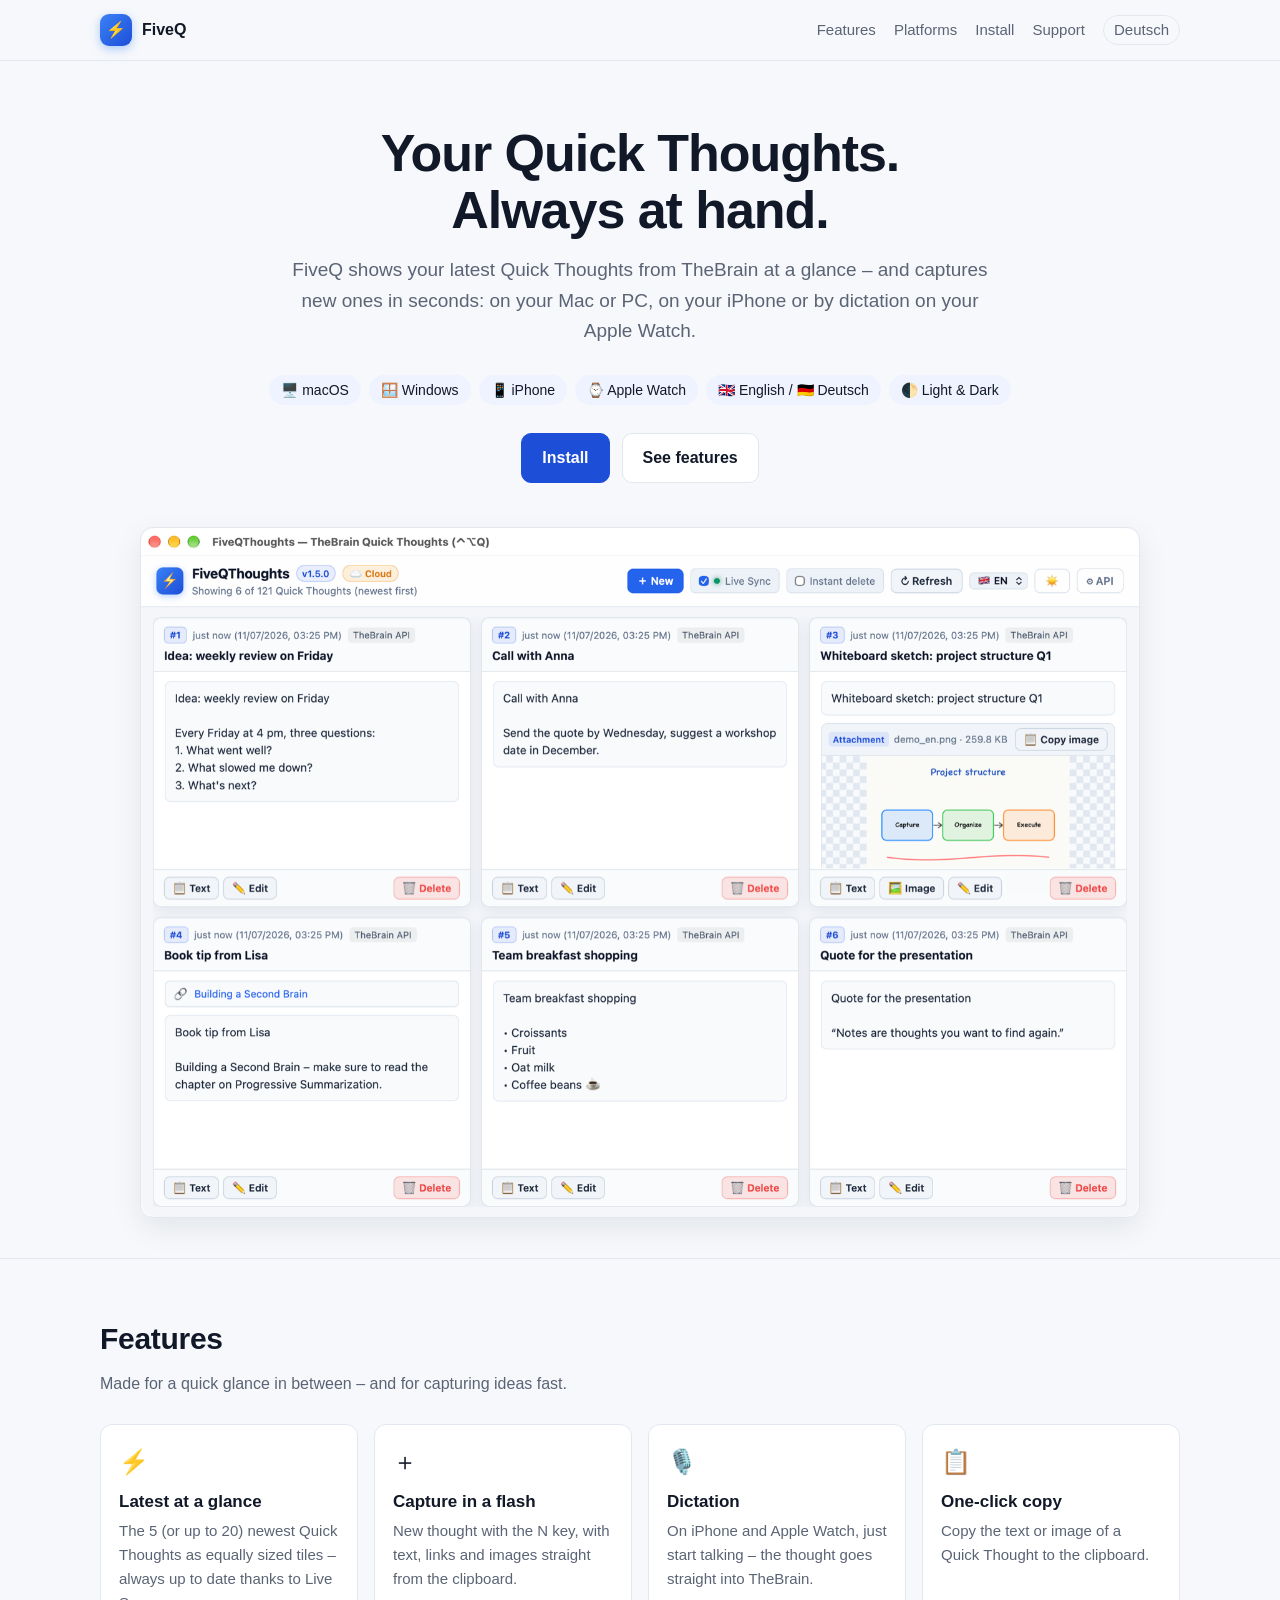
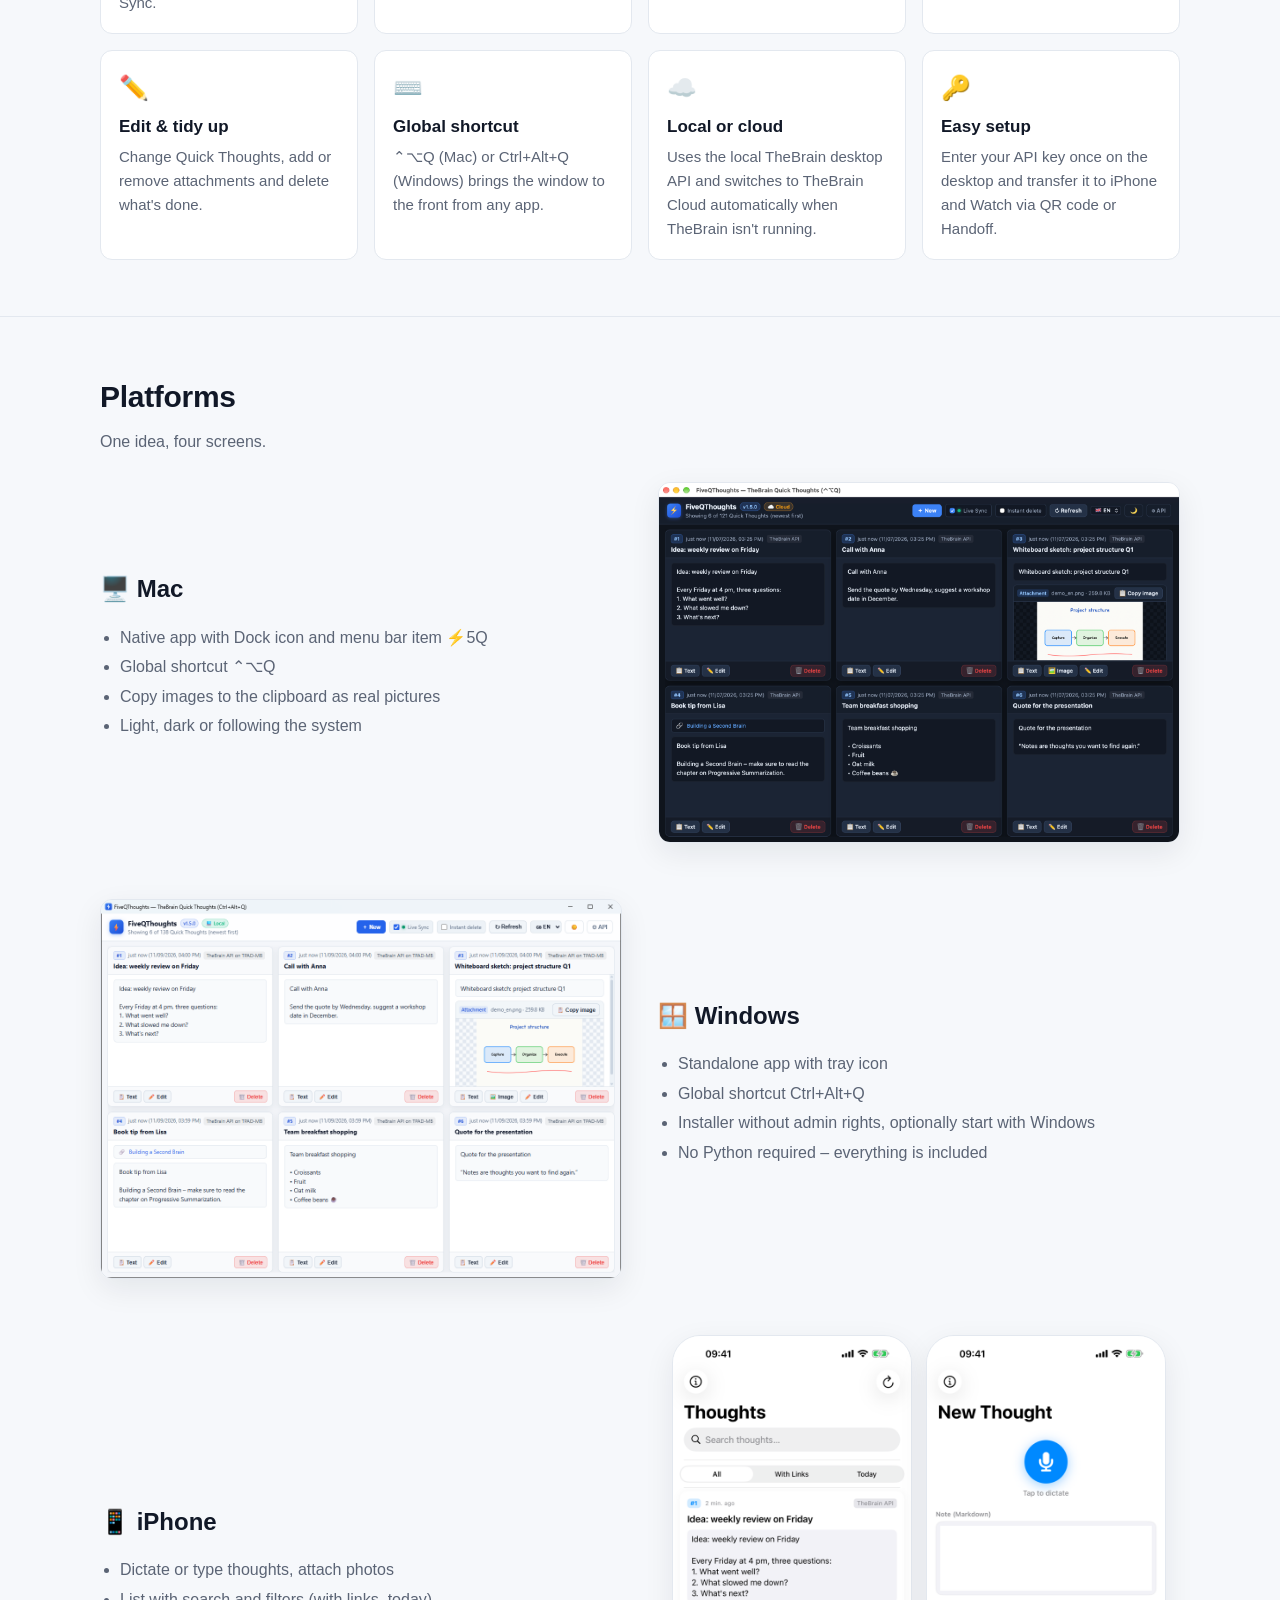
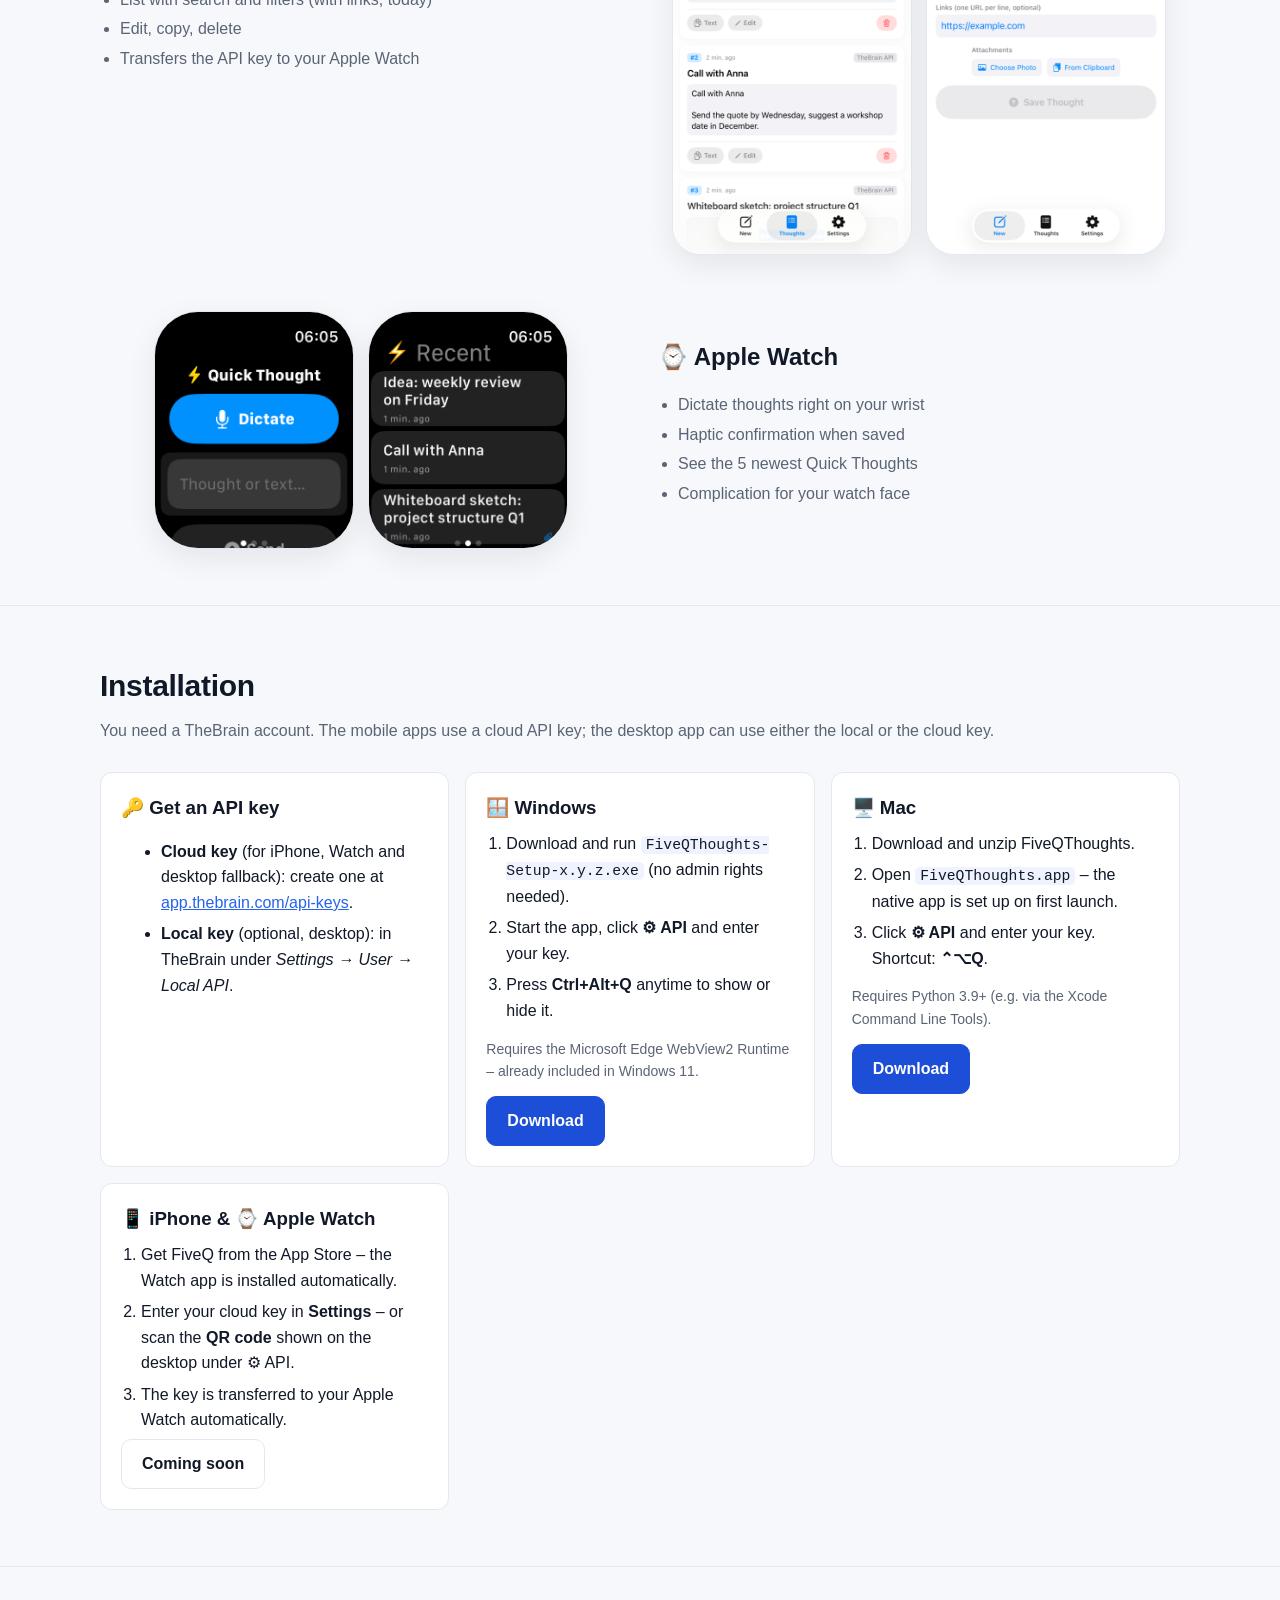
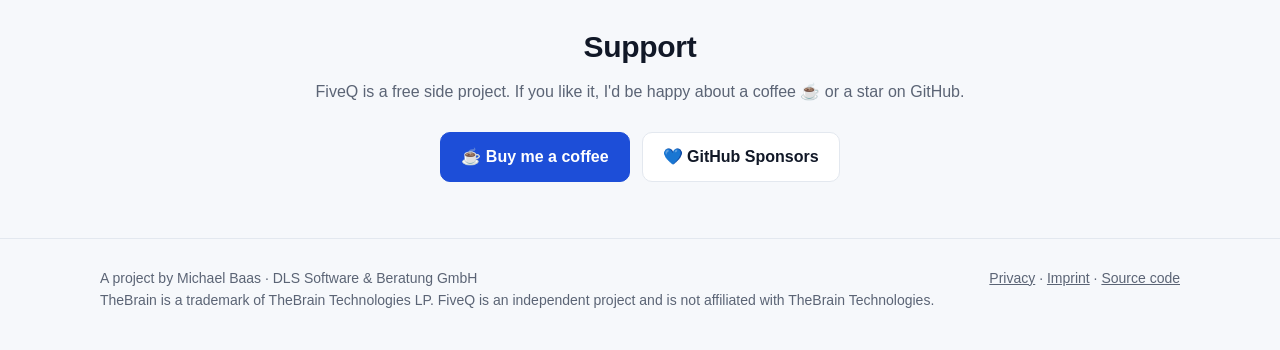
==== docs/en/index.html @ 87d9876f "+windows screenshots" ====
<!doctype html>
<html lang="en">
<head>
<meta charset="utf-8">
<meta name="viewport" content="width=device-width, initial-scale=1">
<title>FiveQ – Quick Thoughts for TheBrain on Mac, Windows, iPhone &amp; Apple Watch</title>
<meta name="description" content="FiveQ shows your latest TheBrain Quick Thoughts at a glance – and captures new ones in seconds: on the desktop, on your iPhone or by dictation on your Apple Watch.">
<meta property="og:title" content="FiveQ – Quick Thoughts for TheBrain on Mac, Windows, iPhone &amp; Apple Watch">
<meta property="og:description" content="FiveQ shows your latest TheBrain Quick Thoughts at a glance – and captures new ones in seconds: on the desktop, on your iPhone or by dictation on your Apple Watch.">
<meta property="og:image" content="../img/mac-en-light.png">
<link rel="alternate" hreflang="de" href="../de/">
<link rel="icon" href="data:image/svg+xml,<svg xmlns='http://www.w3.org/2000/svg' viewBox='0 0 100 100'><text y='.9em' font-size='90'>⚡</text></svg>">
<link rel="stylesheet" href="../assets/style.css">
</head>
<body>
<header class="site-header"><div class="wrap">
  <a class="logo" href="./"><span class="bolt">⚡</span> FiveQ</a>
  <nav class="site-nav"><a class="nav-section" href="#features">Features</a><a class="nav-section" href="#platforms">Platforms</a><a class="nav-section" href="#install">Install</a><a class="nav-section" href="#support">Support</a><a class="lang-switch" href="../de/" hreflang="de">Deutsch</a></nav>
</div></header>
<main>

<div class="hero"><div class="wrap">
  <h1>Your Quick Thoughts.<br>Always at hand.</h1>
  <p class="lead">FiveQ shows your latest Quick Thoughts from TheBrain at a glance – and captures new ones in seconds: on your Mac or PC, on your iPhone or by dictation on your Apple Watch.</p>
  <div class="badges"><span class="badge">🖥️ macOS</span><span class="badge">🪟 Windows</span><span class="badge">📱 iPhone</span><span class="badge">⌚ Apple Watch</span><span class="badge">🇬🇧 English / 🇩🇪 Deutsch</span><span class="badge">🌓 Light &amp; Dark</span></div>
  <div class="cta"><a class="btn primary" href="#install">Install</a><a class="btn" href="#features">See features</a></div>
  <div class="hero-shot"><picture><source srcset="../img/mac-en-dark.png" media="(prefers-color-scheme: dark)"><img class="shot" src="../img/mac-en-light.png" alt="FiveQThoughts on the Mac showing six Quick Thoughts" loading="lazy"></picture></div>
</div></div>

<section id="features"><div class="wrap">
  <h2>Features</h2><p class="sub">Made for a quick glance in between – and for capturing ideas fast.</p>
  <div class="features"><div class="feature"><div class="ico">⚡</div><h3>Latest at a glance</h3><p>The 5 (or up to 20) newest Quick Thoughts as equally sized tiles – always up to date thanks to Live Sync.</p></div><div class="feature"><div class="ico">＋</div><h3>Capture in a flash</h3><p>New thought with the N key, with text, links and images straight from the clipboard.</p></div><div class="feature"><div class="ico">🎙️</div><h3>Dictation</h3><p>On iPhone and Apple Watch, just start talking – the thought goes straight into TheBrain.</p></div><div class="feature"><div class="ico">📋</div><h3>One-click copy</h3><p>Copy the text or image of a Quick Thought to the clipboard.</p></div><div class="feature"><div class="ico">✏️</div><h3>Edit &amp; tidy up</h3><p>Change Quick Thoughts, add or remove attachments and delete what&#x27;s done.</p></div><div class="feature"><div class="ico">⌨️</div><h3>Global shortcut</h3><p>⌃⌥Q (Mac) or Ctrl+Alt+Q (Windows) brings the window to the front from any app.</p></div><div class="feature"><div class="ico">☁️</div><h3>Local or cloud</h3><p>Uses the local TheBrain desktop API and switches to TheBrain Cloud automatically when TheBrain isn&#x27;t running.</p></div><div class="feature"><div class="ico">🔑</div><h3>Easy setup</h3><p>Enter your API key once on the desktop and transfer it to iPhone and Watch via QR code or Handoff.</p></div></div>
</div></section>

<section id="platforms"><div class="wrap">
  <h2>Platforms</h2><p class="sub">One idea, four screens.</p>

  <div class="platform">
    <div class="pl-text"><h3>🖥️ Mac</h3><ul><li>Native app with Dock icon and menu bar item ⚡5Q</li><li>Global shortcut ⌃⌥Q</li><li>Copy images to the clipboard as real pictures</li><li>Light, dark or following the system</li></ul></div>
    <div><img class="shot" src="../img/mac-en-dark.png" alt="FiveQThoughts on the Mac" loading="lazy"></div>
  </div>

  <div class="platform reverse">
    <div class="pl-text"><h3>🪟 Windows</h3><ul><li>Standalone app with tray icon</li><li>Global shortcut Ctrl+Alt+Q</li><li>Installer without admin rights, optionally start with Windows</li><li>No Python required – everything is included</li></ul></div>
    <div><picture><source srcset="../img/win-en-dark.png" media="(prefers-color-scheme: dark)"><img class="shot" src="../img/win-en-light.png" alt="FiveQThoughts on Windows" loading="lazy"></picture></div>
  </div>

  <div class="platform">
    <div class="pl-text"><h3>📱 iPhone</h3><ul><li>Dictate or type thoughts, attach photos</li><li>List with search and filters (with links, today)</li><li>Edit, copy, delete</li><li>Transfers the API key to your Apple Watch</li></ul></div>
    <div class="phones"><picture><source srcset="../img/ios-en-list-dark.png" media="(prefers-color-scheme: dark)"><img class="shot" src="../img/ios-en-list-light.png" alt="FiveQ on iPhone: list of Quick Thoughts" loading="lazy"></picture><img class="shot" src="../img/ios-en-new-light.png" alt="FiveQ on iPhone: new thought" loading="lazy"></div>
  </div>

  <div class="platform reverse">
    <div class="pl-text"><h3>⌚ Apple Watch</h3><ul><li>Dictate thoughts right on your wrist</li><li>Haptic confirmation when saved</li><li>See the 5 newest Quick Thoughts</li><li>Complication for your watch face</li></ul></div>
    <div class="phones watch"><img class="shot" src="../img/watch-en-new.png" alt="FiveQ on Apple Watch" loading="lazy"><img class="shot" src="../img/watch-en-list.png" alt="FiveQ on Apple Watch" loading="lazy"></div>
  </div>
</div></section>

<section id="install"><div class="wrap">
  <h2>Installation</h2><p class="sub">You need a TheBrain account. The mobile apps use a cloud API key; the desktop app can use either the local or the cloud key.</p>
  <div class="install">
    <div class="card"><h3>🔑 Get an API key</h3><ul><li><strong>Cloud key</strong> (for iPhone, Watch and desktop fallback): create one at <a href="https://app.thebrain.com/api-keys">app.thebrain.com/api-keys</a>.</li><li><strong>Local key</strong> (optional, desktop): in TheBrain under <em>Settings → User → Local API</em>.</li></ul></div>
    <div class="card"><h3>🪟 Windows</h3><ol><li>Download and run <code>FiveQThoughts-Setup-x.y.z.exe</code> (no admin rights needed).</li><li>Start the app, click <strong>⚙ API</strong> and enter your key.</li><li>Press <strong>Ctrl+Alt+Q</strong> anytime to show or hide it.</li></ol><p class="note">Requires the Microsoft Edge WebView2 Runtime – already included in Windows 11.</p><a class="btn primary" href="https://github.com/mbaas2/FiveQThoughts/releases/latest">Download</a></div>
    <div class="card"><h3>🖥️ Mac</h3><ol><li>Download and unzip FiveQThoughts.</li><li>Open <code>FiveQThoughts.app</code> – the native app is set up on first launch.</li><li>Click <strong>⚙ API</strong> and enter your key. Shortcut: <strong>⌃⌥Q</strong>.</li></ol><p class="note">Requires Python 3.9+ (e.g. via the Xcode Command Line Tools).</p><a class="btn primary" href="https://github.com/mbaas2/FiveQThoughts/releases/latest">Download</a></div>
    <div class="card"><h3>📱 iPhone & ⌚ Apple Watch</h3><ol><li>Get FiveQ from the App Store – the Watch app is installed automatically.</li><li>Enter your cloud key in <strong>Settings</strong> – or scan the <strong>QR code</strong> shown on the desktop under ⚙ API.</li><li>The key is transferred to your Apple Watch automatically.</li></ol><span class="btn" aria-disabled="true">Coming soon</span></div>
  </div>
</div></section>

<section id="support" class="support"><div class="wrap">
  <h2>Support</h2><p class="sub">FiveQ is a free side project. If you like it, I&#x27;d be happy about a coffee ☕ or a star on GitHub.</p>
  <div class="cta"><a class="btn primary" href="https://buymeacoffee.com/mbaas">☕ Buy me a coffee</a><a class="btn" href="https://github.com/sponsors/mbaas2">💙 GitHub Sponsors</a></div>
</div></section>

</main>
<footer><div class="wrap">
  <div>A project by Michael Baas · DLS Software &amp; Beratung GmbH<br><span class="note">TheBrain is a trademark of TheBrain Technologies LP. FiveQ is an independent project and is not affiliated with TheBrain Technologies.</span></div>
  <div><a href="privacy.html">Privacy</a> · <a href="../de/impressum.html">Imprint</a> · <a href="https://github.com/mbaas2/FiveQThoughts">Source code</a></div>
</div></footer>
</body>
</html>
---- docs/assets/style.css ----
:root {
  --bg: #f6f8fb;
  --bg-elev: #ffffff;
  --text: #111827;
  --muted: #5b6475;
  --border: #e3e8ef;
  --accent: #2563eb;
  --accent-2: #1d4ed8;
  --chip: #eef3ff;
  --shadow: 0 10px 30px rgba(17, 24, 39, 0.08);
}
@media (prefers-color-scheme: dark) {
  :root {
    --bg: #0d1219;
    --bg-elev: #161e2b;
    --text: #e6edf7;
    --muted: #94a3b8;
    --border: #253044;
    --accent: #60a5fa;
    --accent-2: #3b82f6;
    --chip: #1c2a42;
    --shadow: 0 10px 30px rgba(0, 0, 0, 0.35);
  }
}

* { box-sizing: border-box; }
html { scroll-behavior: smooth; }
body {
  margin: 0;
  background: var(--bg);
  color: var(--text);
  font: 16px/1.6 -apple-system, BlinkMacSystemFont, "Segoe UI", Roboto, "Helvetica Neue", Arial, sans-serif;
}
a { color: var(--accent); }
img { max-width: 100%; display: block; }
.wrap { max-width: 1120px; margin: 0 auto; padding: 0 20px; }

/* Header */
.site-header {
  position: sticky; top: 0; z-index: 10;
  background: color-mix(in srgb, var(--bg) 88%, transparent);
  backdrop-filter: blur(10px);
  border-bottom: 1px solid var(--border);
}
.site-header .wrap { display: flex; align-items: center; gap: 16px; height: 60px; }
.logo { display: flex; align-items: center; gap: 10px; font-weight: 700; color: var(--text); text-decoration: none; }
.bolt {
  width: 32px; height: 32px; border-radius: 9px; display: inline-flex; align-items: center; justify-content: center;
  background: linear-gradient(135deg, #3b82f6, #1d4ed8); box-shadow: 0 3px 10px rgba(59, 130, 246, 0.4);
}
.site-nav { margin-left: auto; display: flex; gap: 18px; align-items: center; font-size: 15px; }
.site-nav a { color: var(--muted); text-decoration: none; }
.site-nav a:hover { color: var(--text); }
.lang-switch { border: 1px solid var(--border); border-radius: 999px; padding: 2px 10px; }
@media (max-width: 720px) { .site-nav .nav-section { display: none; } }

/* Hero */
.hero { padding: 64px 0 40px; text-align: center; }
.hero h1 { font-size: clamp(32px, 5vw, 52px); line-height: 1.1; margin: 0 0 16px; letter-spacing: -0.02em; }
.hero p.lead { font-size: 19px; color: var(--muted); max-width: 720px; margin: 0 auto 28px; }
.badges { display: flex; flex-wrap: wrap; justify-content: center; gap: 8px; margin-bottom: 28px; }
.badge { background: var(--chip); border-radius: 999px; padding: 4px 12px; font-size: 14px; }
.cta { display: flex; flex-wrap: wrap; gap: 12px; justify-content: center; }
.btn {
  display: inline-block; padding: 11px 20px; border-radius: 10px; font-weight: 600; text-decoration: none;
  border: 1px solid var(--border); color: var(--text); background: var(--bg-elev);
}
.btn.primary { background: var(--accent-2); border-color: var(--accent-2); color: #fff; }
.hero-shot { margin: 44px auto 0; max-width: 1000px; }
.shot { border-radius: 12px; box-shadow: var(--shadow); border: 1px solid var(--border); }

/* Sections */
section { padding: 56px 0; border-top: 1px solid var(--border); }
section h2 { font-size: 30px; margin: 0 0 8px; letter-spacing: -0.01em; }
section .sub { color: var(--muted); margin: 0 0 28px; }

.features { display: grid; grid-template-columns: repeat(auto-fit, minmax(240px, 1fr)); gap: 16px; }
.feature { background: var(--bg-elev); border: 1px solid var(--border); border-radius: 12px; padding: 18px; }
.feature .ico { font-size: 24px; }
.feature h3 { margin: 6px 0 4px; font-size: 17px; }
.feature p { margin: 0; color: var(--muted); font-size: 15px; }

.platform { display: grid; grid-template-columns: 1fr 1fr; gap: 36px; align-items: center; margin-bottom: 56px; }
.platform:last-child { margin-bottom: 0; }
.platform.reverse .pl-text { order: 2; }
.platform h3 { font-size: 24px; margin: 0 0 8px; }
.platform ul { padding-left: 20px; color: var(--muted); }
.platform li { margin: 4px 0; }
.phones { display: flex; gap: 14px; justify-content: center; align-items: flex-start; }
.phones picture { display: block; }
.phones > * { width: 46%; max-width: 260px; }
.phones img { border-radius: 28px; }
.phones picture img { width: 100%; }
.phones.watch > * { max-width: 200px; }
.phones.watch img { border-radius: 44px; }
@media (max-width: 820px) {
  .platform { grid-template-columns: 1fr; }
  .platform.reverse .pl-text { order: 0; }
}
.placeholder {
  border: 2px dashed var(--border); border-radius: 12px; padding: 48px 20px; text-align: center; color: var(--muted);
  background: var(--bg-elev);
}

/* Install */
.install { display: grid; grid-template-columns: repeat(auto-fit, minmax(260px, 1fr)); gap: 16px; }
.install .card { background: var(--bg-elev); border: 1px solid var(--border); border-radius: 12px; padding: 20px; }
.install h3 { margin: 0 0 8px; }
.install ol { padding-left: 20px; margin: 8px 0 0; }
.install li { margin: 6px 0; }
code { background: var(--chip); border-radius: 5px; padding: 1px 5px; font-size: 0.92em; }
.note { color: var(--muted); font-size: 14px; }

/* Support */
.support { text-align: center; }
.support .cta { margin-top: 16px; }

footer { border-top: 1px solid var(--border); padding: 28px 0 40px; color: var(--muted); font-size: 14px; }
footer .wrap { display: flex; flex-wrap: wrap; gap: 12px 24px; justify-content: space-between; }
footer a { color: var(--muted); }

/* Legal pages */
.legal { padding: 48px 0; max-width: 780px; }
.legal h1 { margin-top: 0; }
.todo { background: #fff4cc; color: #6b4e00; padding: 2px 6px; border-radius: 4px; }
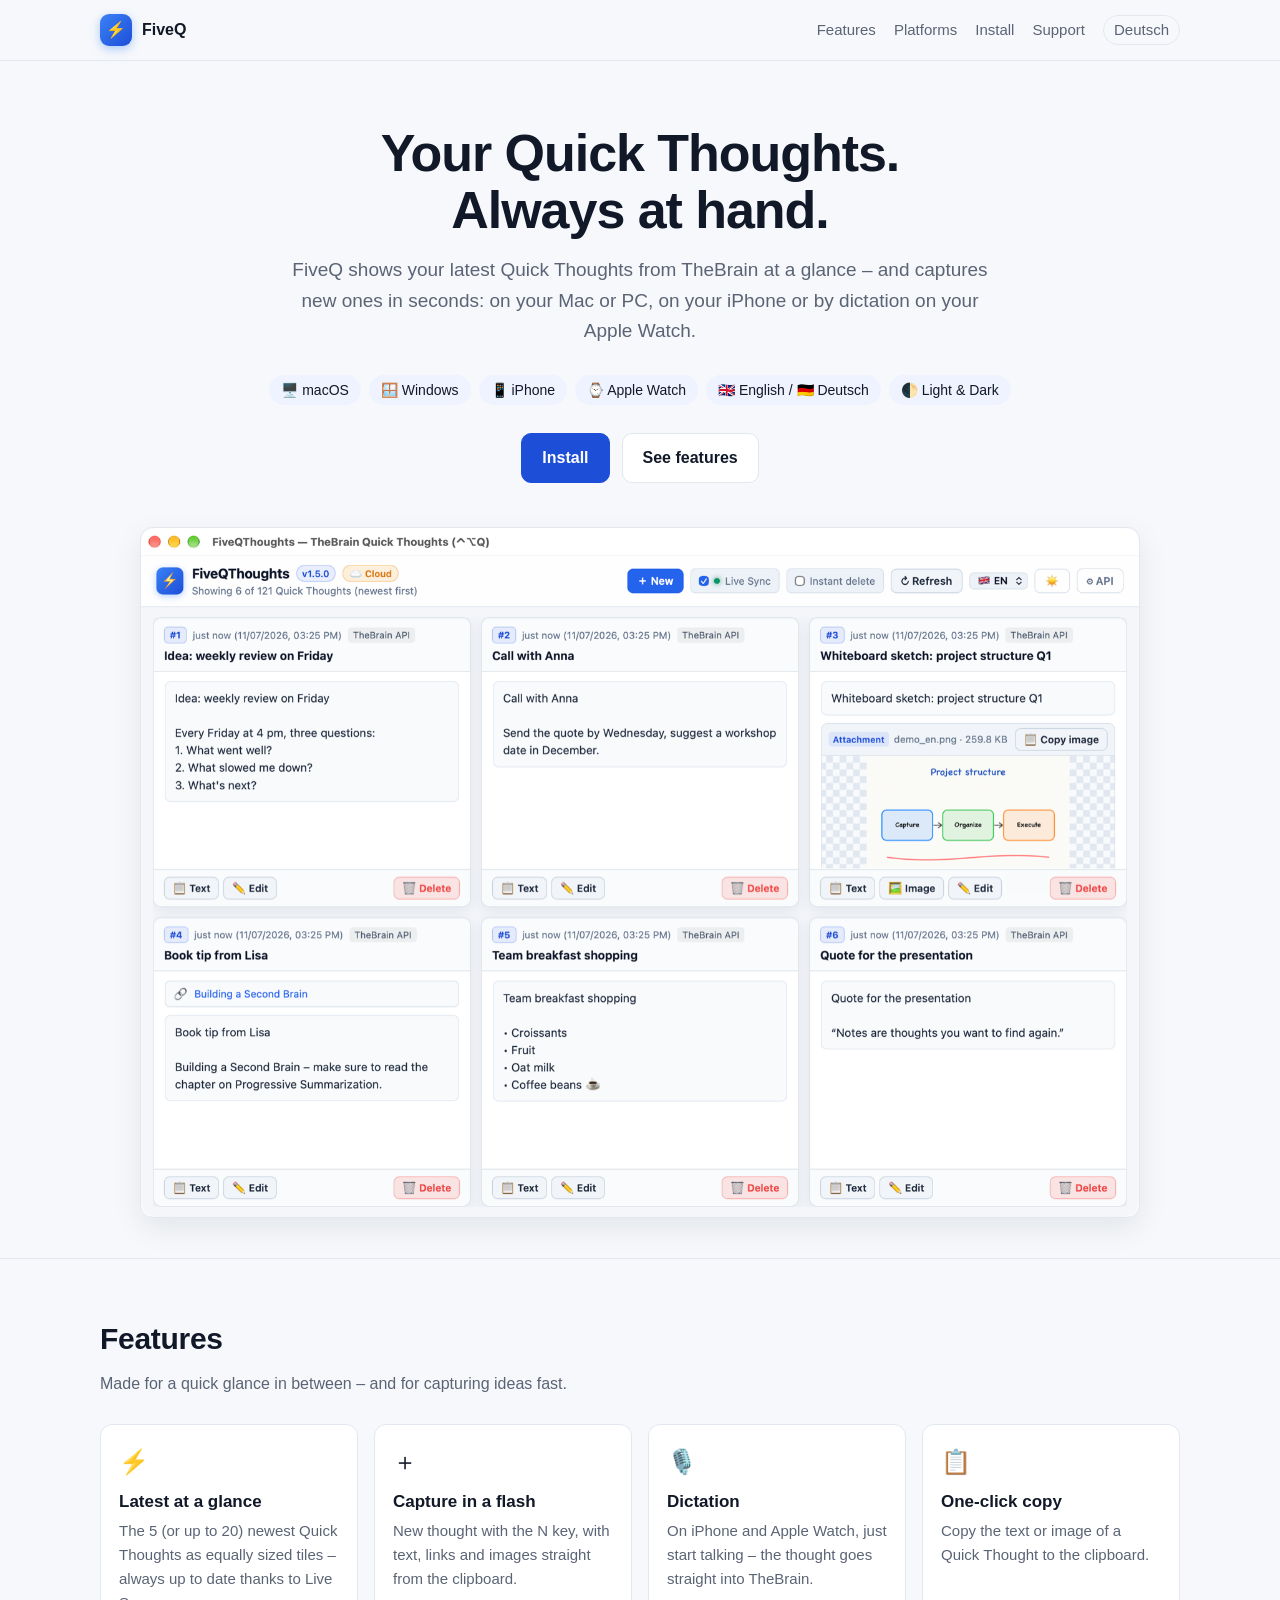
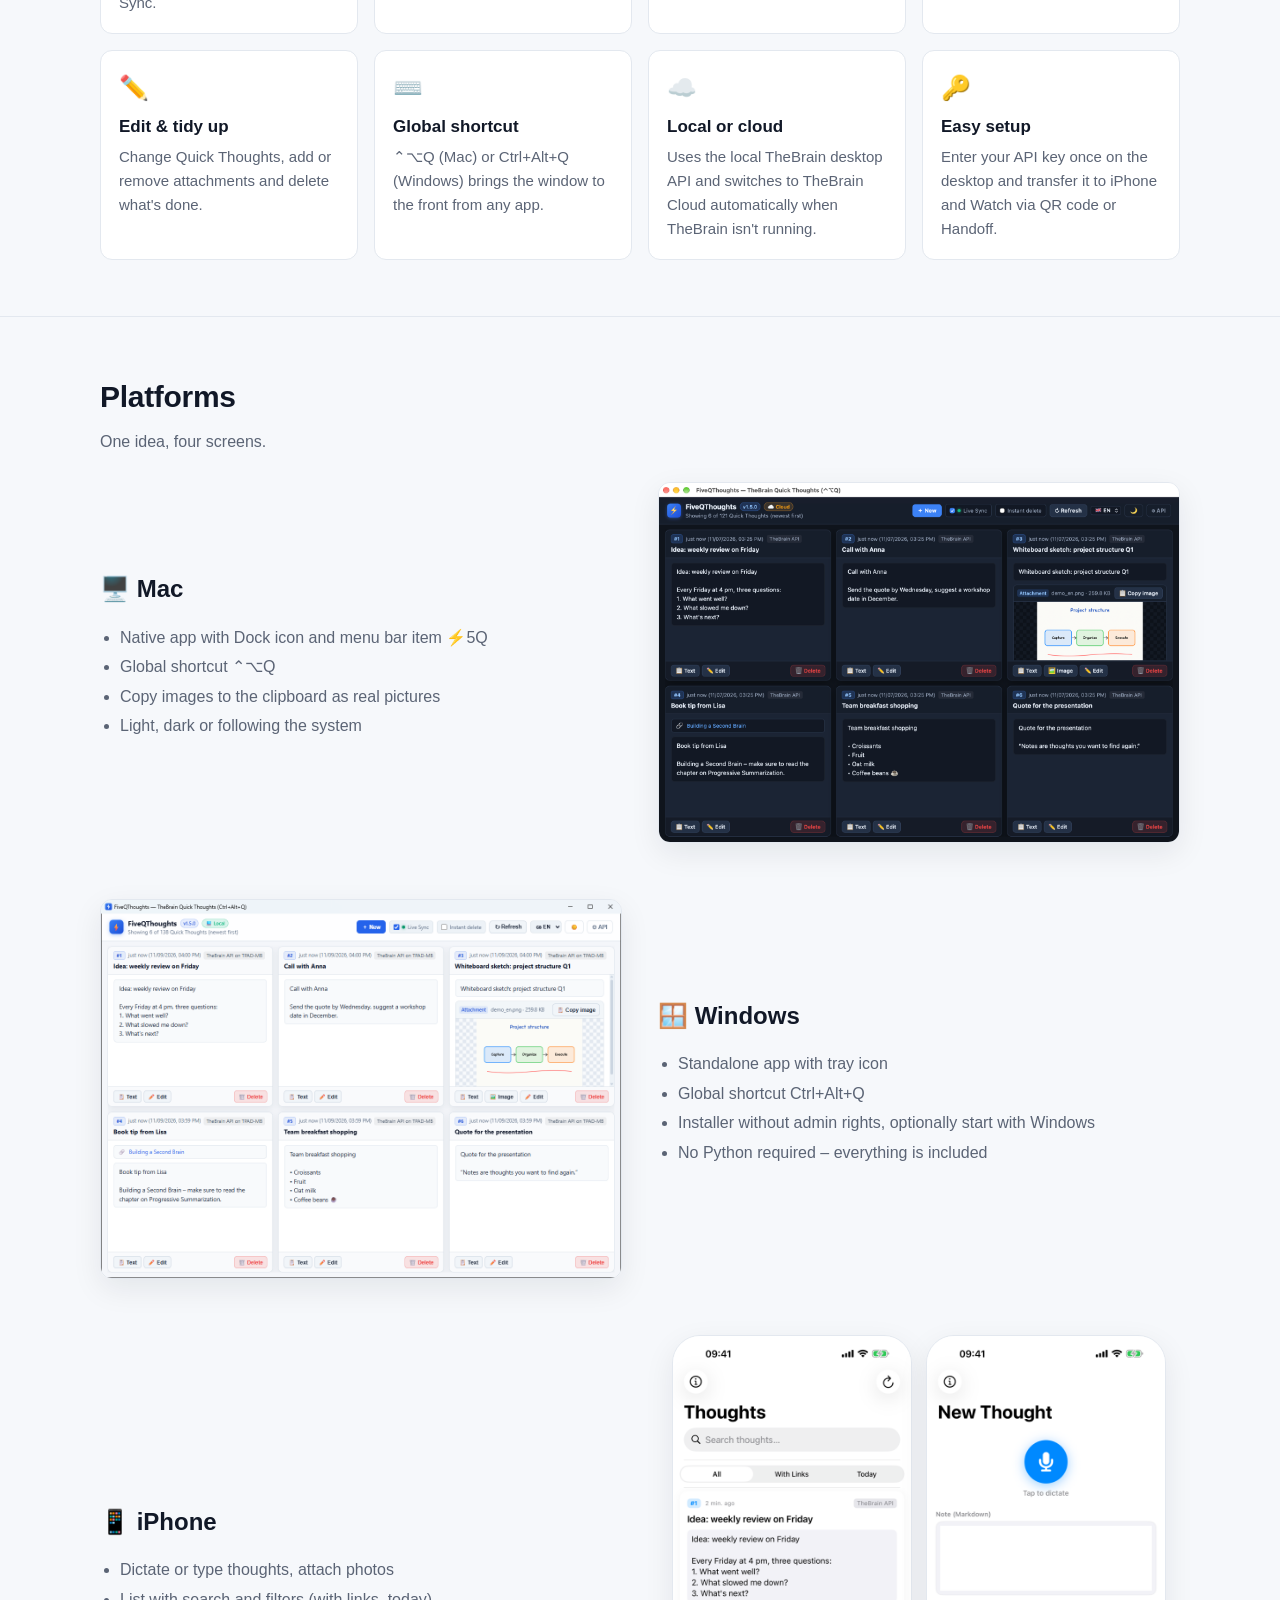
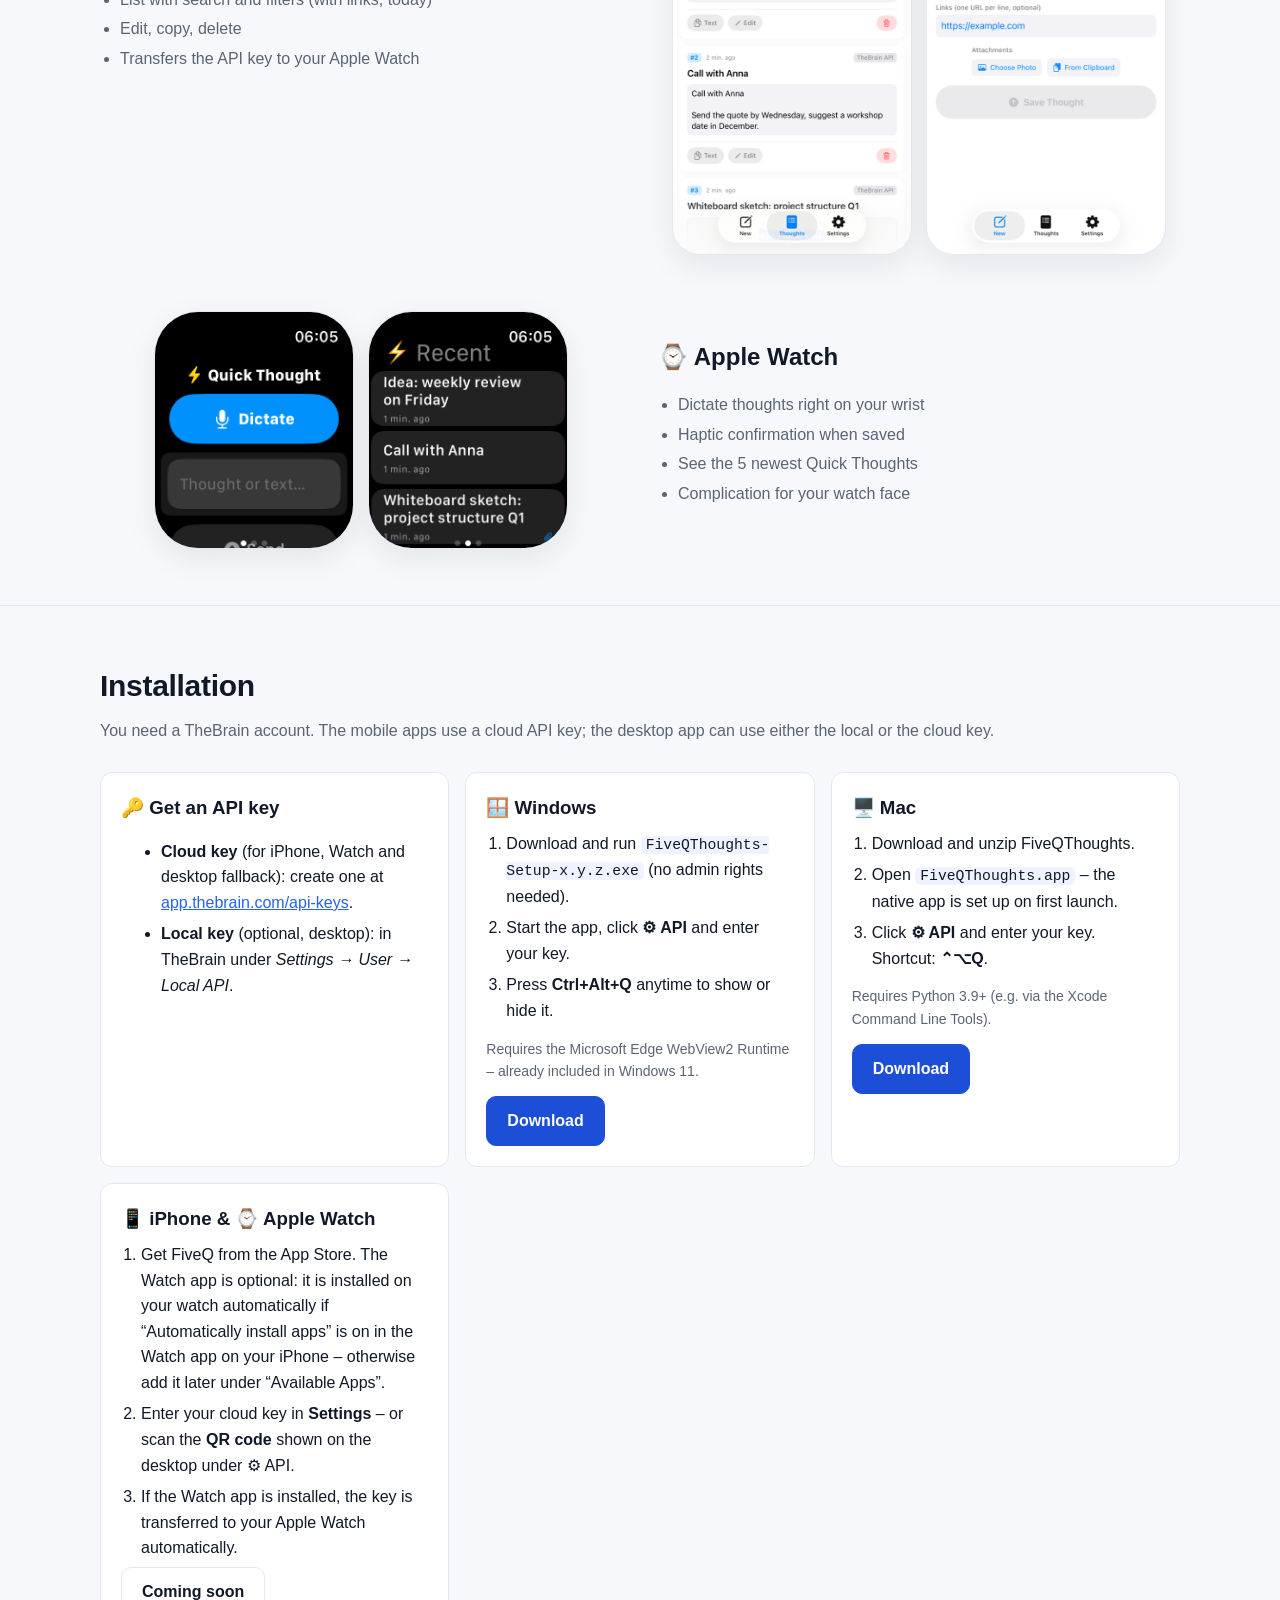
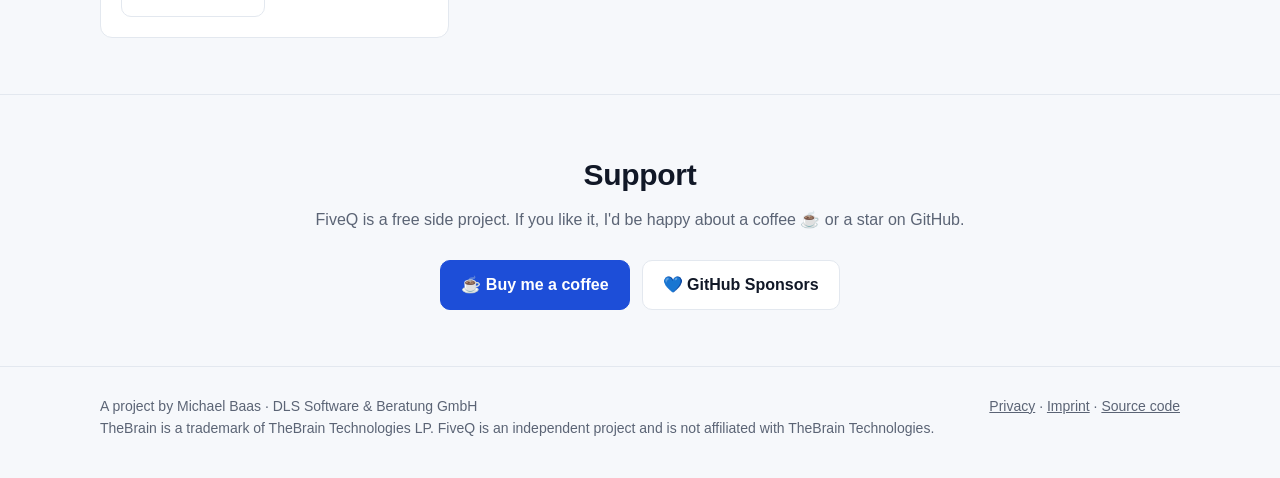
==== commit 5bb63ef7: "Describe the Watch app as optional Installed automatically only if 'Automatically install apps' is o" ====
--- a/docs/en/index.html
+++ b/docs/en/index.html
@@ -62,7 +62,7 @@
     <div class="card"><h3>🔑 Get an API key</h3><ul><li><strong>Cloud key</strong> (for iPhone, Watch and desktop fallback): create one at <a href="https://app.thebrain.com/api-keys">app.thebrain.com/api-keys</a>.</li><li><strong>Local key</strong> (optional, desktop): in TheBrain under <em>Settings → User → Local API</em>.</li></ul></div>
     <div class="card"><h3>🪟 Windows</h3><ol><li>Download and run <code>FiveQThoughts-Setup-x.y.z.exe</code> (no admin rights needed).</li><li>Start the app, click <strong>⚙ API</strong> and enter your key.</li><li>Press <strong>Ctrl+Alt+Q</strong> anytime to show or hide it.</li></ol><p class="note">Requires the Microsoft Edge WebView2 Runtime – already included in Windows 11.</p><a class="btn primary" href="https://github.com/mbaas2/FiveQThoughts/releases/latest">Download</a></div>
     <div class="card"><h3>🖥️ Mac</h3><ol><li>Download and unzip FiveQThoughts.</li><li>Open <code>FiveQThoughts.app</code> – the native app is set up on first launch.</li><li>Click <strong>⚙ API</strong> and enter your key. Shortcut: <strong>⌃⌥Q</strong>.</li></ol><p class="note">Requires Python 3.9+ (e.g. via the Xcode Command Line Tools).</p><a class="btn primary" href="https://github.com/mbaas2/FiveQThoughts/releases/latest">Download</a></div>
-    <div class="card"><h3>📱 iPhone & ⌚ Apple Watch</h3><ol><li>Get FiveQ from the App Store – the Watch app is installed automatically.</li><li>Enter your cloud key in <strong>Settings</strong> – or scan the <strong>QR code</strong> shown on the desktop under ⚙ API.</li><li>The key is transferred to your Apple Watch automatically.</li></ol><span class="btn" aria-disabled="true">Coming soon</span></div>
+    <div class="card"><h3>📱 iPhone & ⌚ Apple Watch</h3><ol><li>Get FiveQ from the App Store. The Watch app is optional: it is installed on your watch automatically if “Automatically install apps” is on in the Watch app on your iPhone – otherwise add it later under “Available Apps”.</li><li>Enter your cloud key in <strong>Settings</strong> – or scan the <strong>QR code</strong> shown on the desktop under ⚙ API.</li><li>If the Watch app is installed, the key is transferred to your Apple Watch automatically.</li></ol><span class="btn" aria-disabled="true">Coming soon</span></div>
   </div>
 </div></section>
 
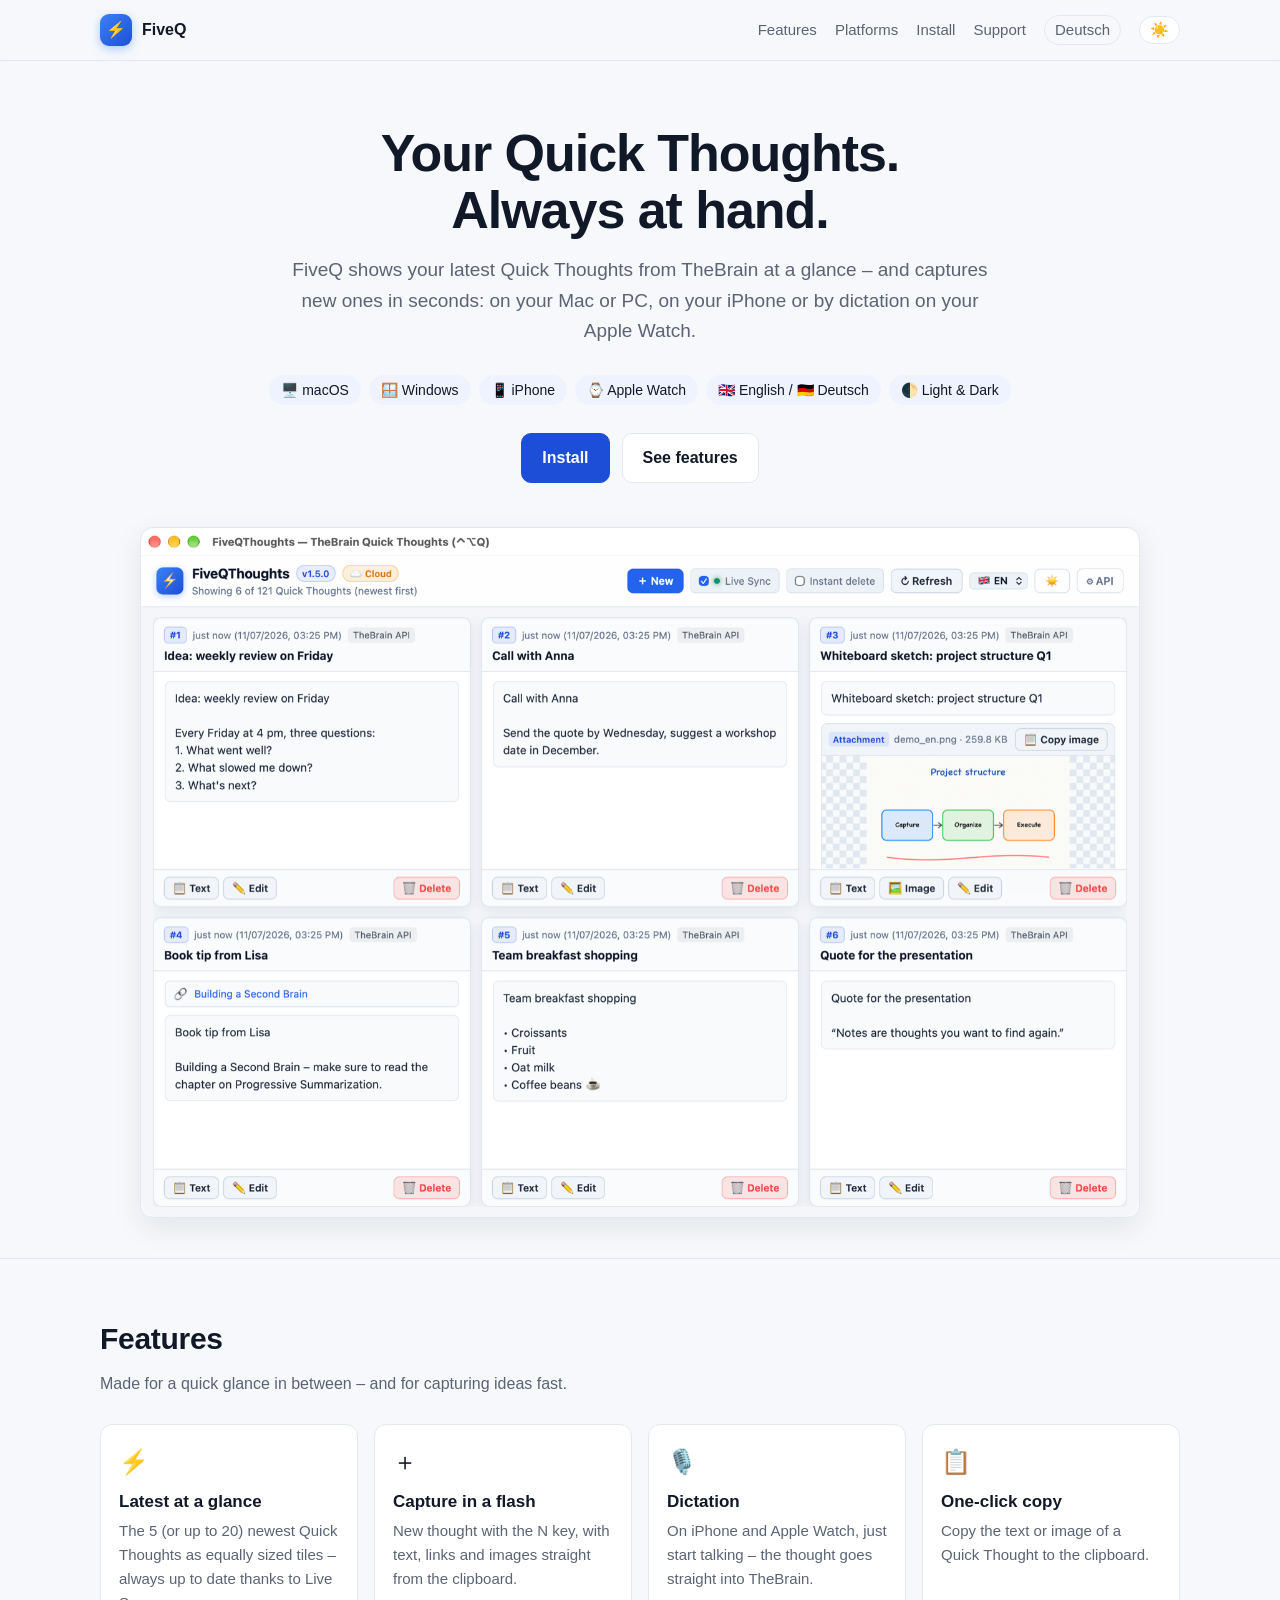
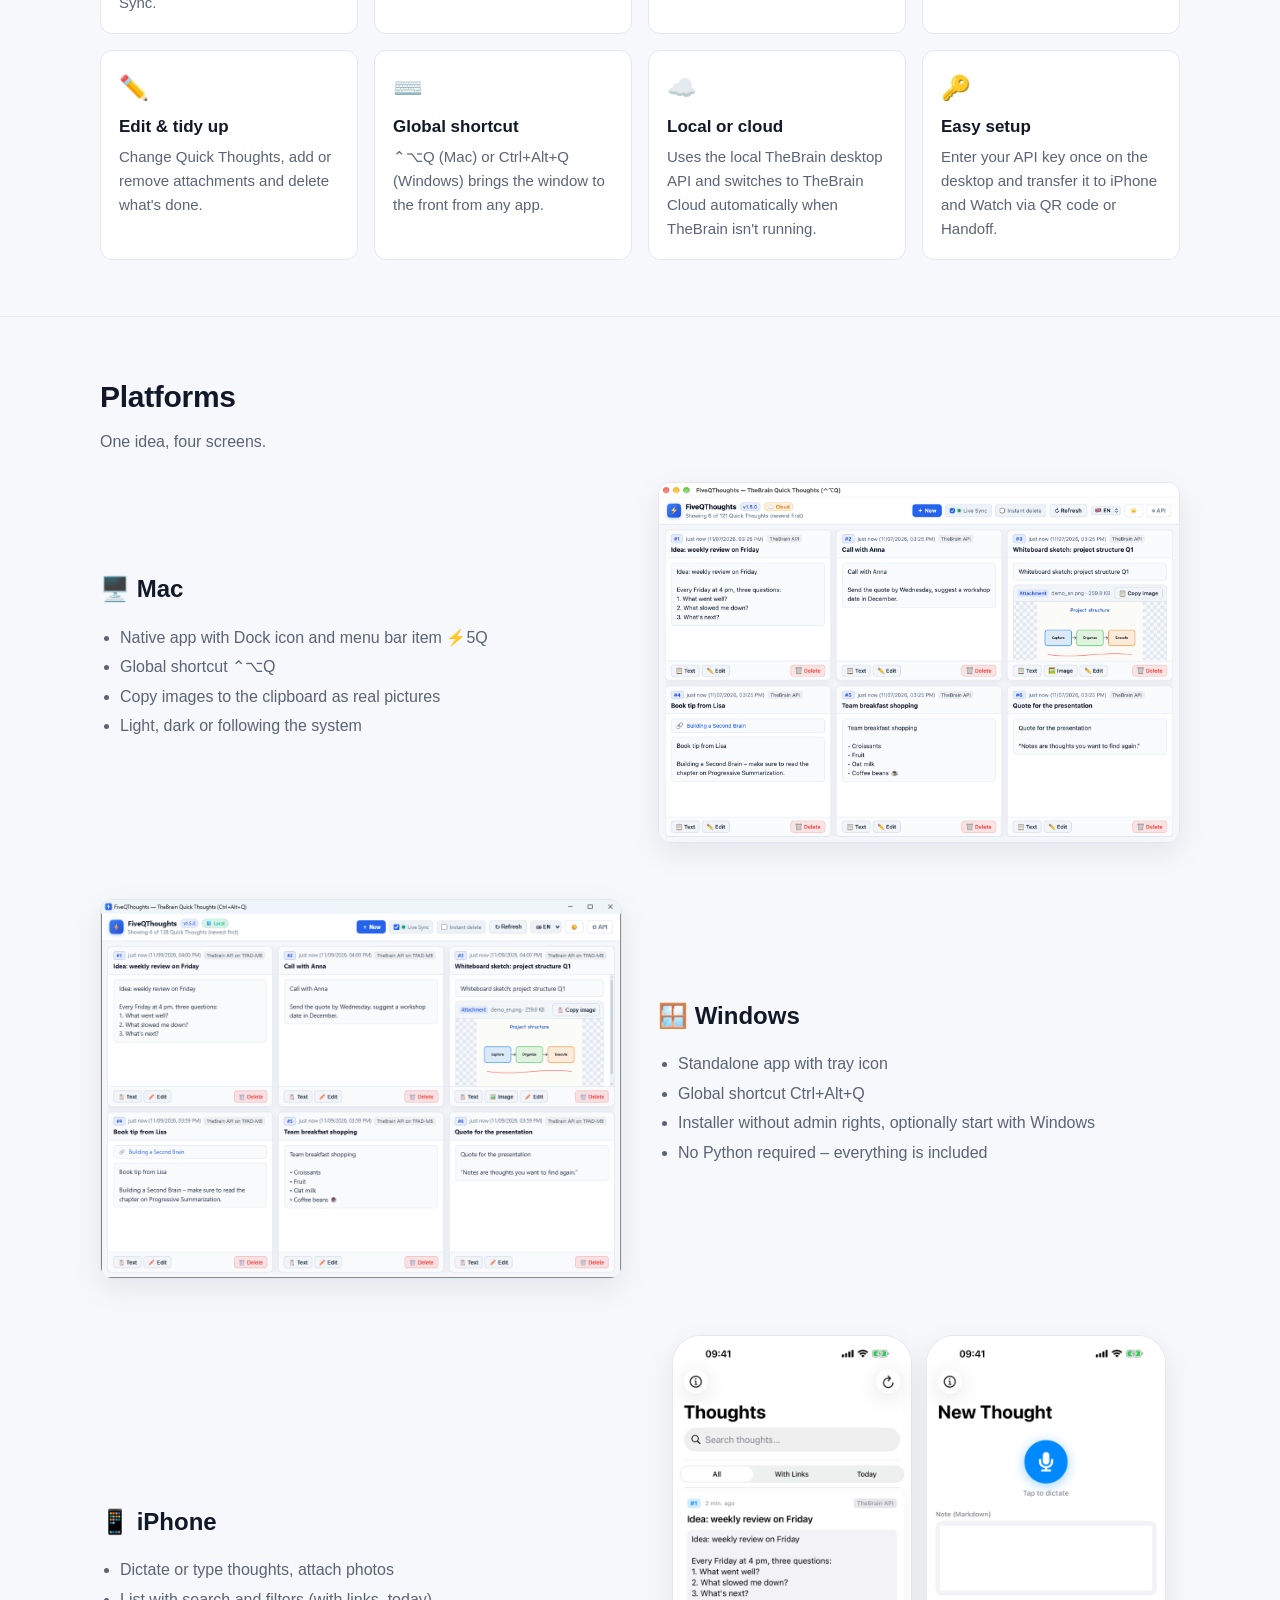
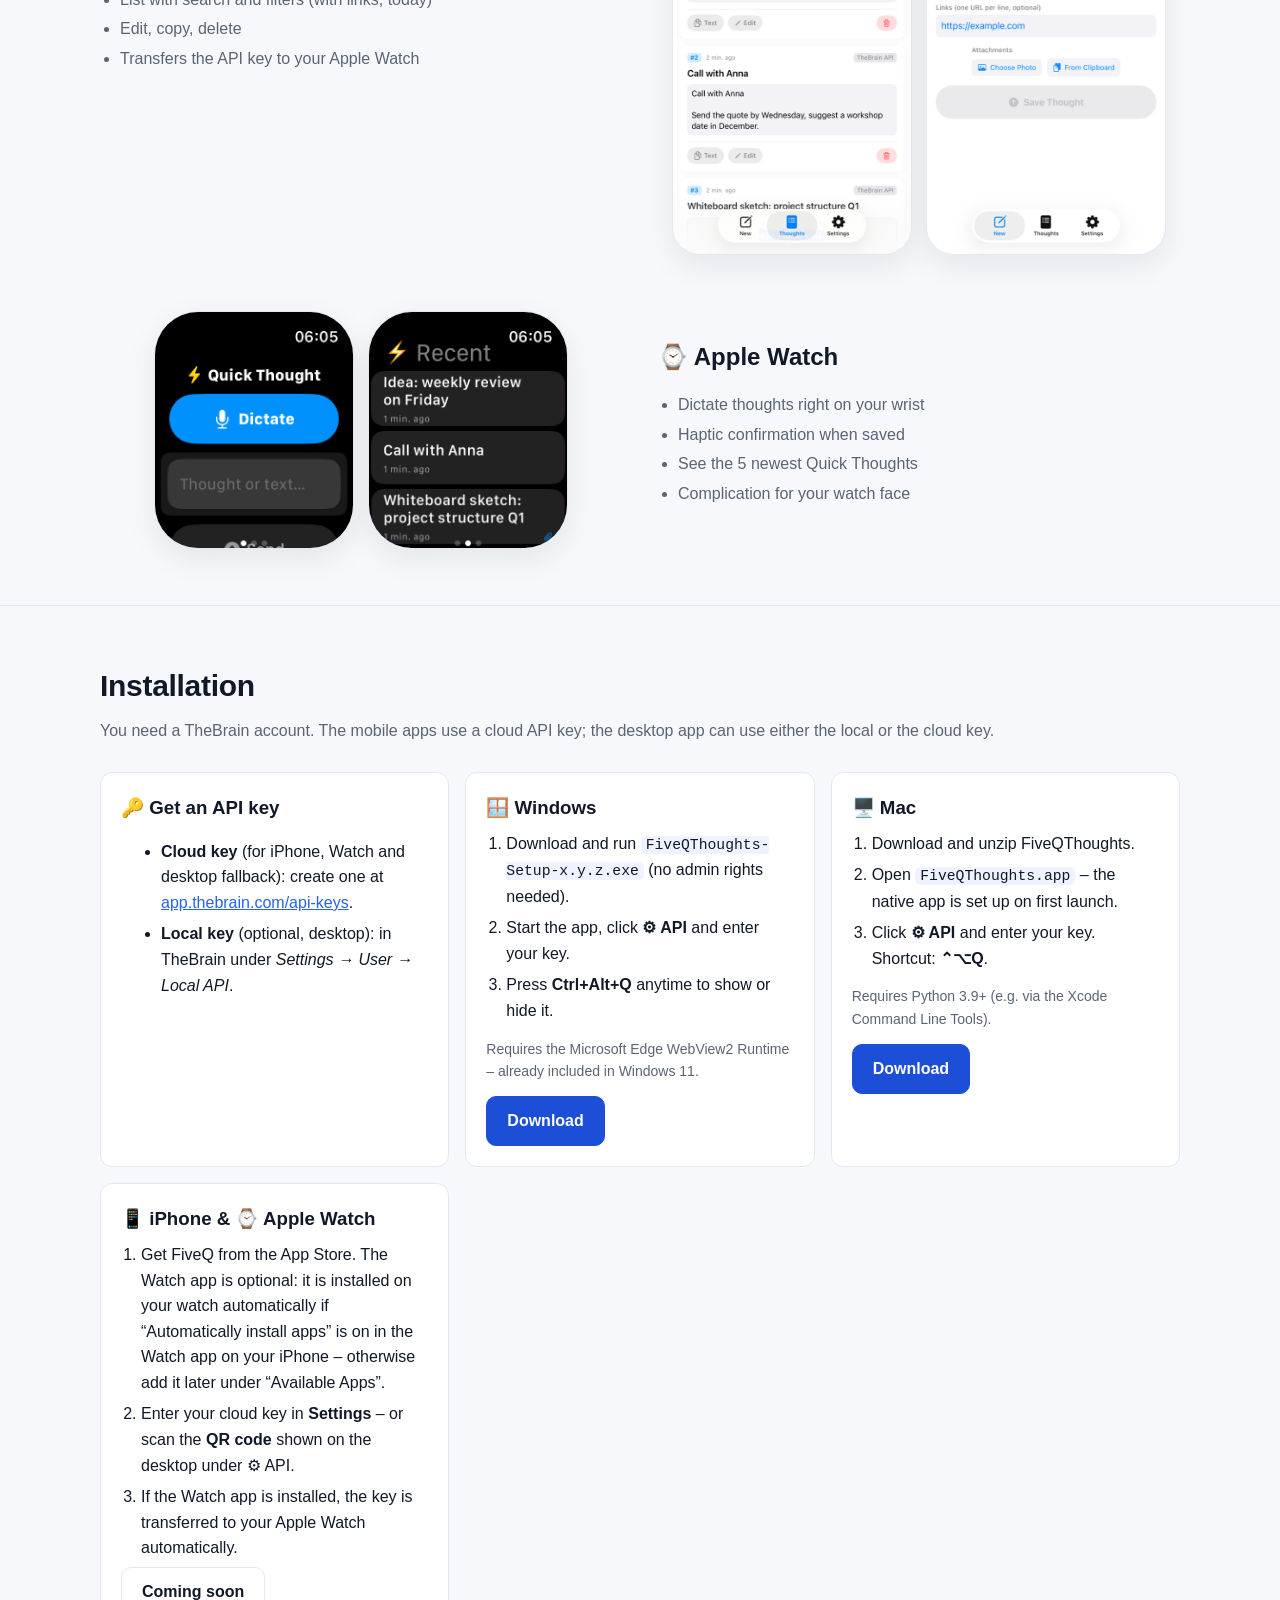
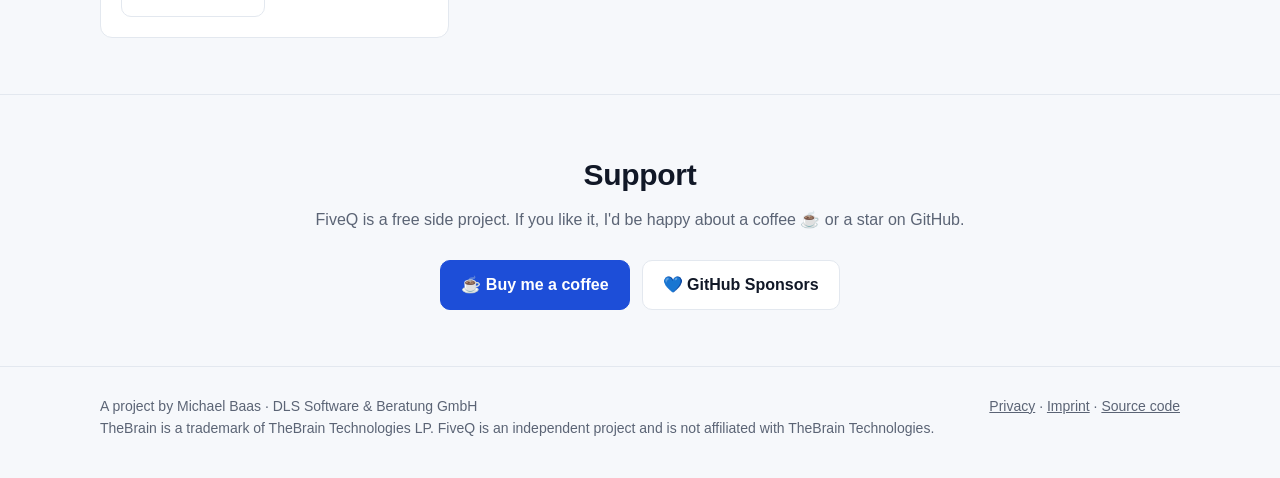
==== commit ec067e45: "light/dark mode umschalter" ====
--- a/docs/en/index.html
+++ b/docs/en/index.html
@@ -11,11 +11,47 @@
 <link rel="alternate" hreflang="de" href="../de/">
 <link rel="icon" href="data:image/svg+xml,<svg xmlns='http://www.w3.org/2000/svg' viewBox='0 0 100 100'><text y='.9em' font-size='90'>⚡</text></svg>">
 <link rel="stylesheet" href="../assets/style.css">
+<script>
+(function() {
+  var root = document.documentElement;
+  var mq = window.matchMedia("(prefers-color-scheme: dark)");
+  function currentTheme() {
+    var saved = localStorage.getItem("fiveq-theme");
+    if (saved === "light" || saved === "dark") return saved;
+    return mq.matches ? "dark" : "light";
+  }
+  function applyTheme(theme) {
+    root.setAttribute("data-theme", theme);
+    var btn = document.getElementById("theme-toggle");
+    if (btn) btn.textContent = theme === "dark" ? "🌙" : "☀️";
+    document.querySelectorAll("picture > source").forEach(function(src) {
+      src.media = theme === "dark" ? "all" : "not all";
+    });
+  }
+  applyTheme(currentTheme());
+  window.addEventListener("DOMContentLoaded", function() {
+    applyTheme(currentTheme());
+    var btn = document.getElementById("theme-toggle");
+    if (btn) {
+      btn.addEventListener("click", function() {
+        var next = currentTheme() === "dark" ? "light" : "dark";
+        localStorage.setItem("fiveq-theme", next);
+        applyTheme(next);
+      });
+    }
+  });
+  if (mq.addEventListener) {
+    mq.addEventListener("change", function() {
+      if (!localStorage.getItem("fiveq-theme")) applyTheme(currentTheme());
+    });
+  }
+})();
+</script>
 </head>
 <body>
 <header class="site-header"><div class="wrap">
   <a class="logo" href="./"><span class="bolt">⚡</span> FiveQ</a>
-  <nav class="site-nav"><a class="nav-section" href="#features">Features</a><a class="nav-section" href="#platforms">Platforms</a><a class="nav-section" href="#install">Install</a><a class="nav-section" href="#support">Support</a><a class="lang-switch" href="../de/" hreflang="de">Deutsch</a></nav>
+  <nav class="site-nav"><a class="nav-section" href="#features">Features</a><a class="nav-section" href="#platforms">Platforms</a><a class="nav-section" href="#install">Install</a><a class="nav-section" href="#support">Support</a><a class="lang-switch" href="../de/" hreflang="de">Deutsch</a><button type="button" class="theme-toggle" id="theme-toggle" title="Toggle theme (Light/Dark)" aria-label="Toggle theme (Light/Dark)">🌓</button></nav>
 </div></header>
 <main>
 
@@ -37,7 +73,7 @@
 
   <div class="platform">
     <div class="pl-text"><h3>🖥️ Mac</h3><ul><li>Native app with Dock icon and menu bar item ⚡5Q</li><li>Global shortcut ⌃⌥Q</li><li>Copy images to the clipboard as real pictures</li><li>Light, dark or following the system</li></ul></div>
-    <div><img class="shot" src="../img/mac-en-dark.png" alt="FiveQThoughts on the Mac" loading="lazy"></div>
+    <div><picture><source srcset="../img/mac-en-dark.png" media="(prefers-color-scheme: dark)"><img class="shot" src="../img/mac-en-light.png" alt="FiveQThoughts on the Mac" loading="lazy"></picture></div>
   </div>
 
   <div class="platform reverse">
--- a/docs/assets/style.css
+++ b/docs/assets/style.css
@@ -1,4 +1,4 @@
-:root {
+:root, :root[data-theme="light"] {
   --bg: #f6f8fb;
   --bg-elev: #ffffff;
   --text: #111827;
@@ -8,9 +8,10 @@
   --accent-2: #1d4ed8;
   --chip: #eef3ff;
   --shadow: 0 10px 30px rgba(17, 24, 39, 0.08);
+  color-scheme: light;
 }
 @media (prefers-color-scheme: dark) {
-  :root {
+  :root:not([data-theme="light"]) {
     --bg: #0d1219;
     --bg-elev: #161e2b;
     --text: #e6edf7;
@@ -20,7 +21,20 @@
     --accent-2: #3b82f6;
     --chip: #1c2a42;
     --shadow: 0 10px 30px rgba(0, 0, 0, 0.35);
+    color-scheme: dark;
   }
+}
+:root[data-theme="dark"] {
+  --bg: #0d1219;
+  --bg-elev: #161e2b;
+  --text: #e6edf7;
+  --muted: #94a3b8;
+  --border: #253044;
+  --accent: #60a5fa;
+  --accent-2: #3b82f6;
+  --chip: #1c2a42;
+  --shadow: 0 10px 30px rgba(0, 0, 0, 0.35);
+  color-scheme: dark;
 }
 
 * { box-sizing: border-box; }
@@ -52,6 +66,17 @@
 .site-nav a { color: var(--muted); text-decoration: none; }
 .site-nav a:hover { color: var(--text); }
 .lang-switch { border: 1px solid var(--border); border-radius: 999px; padding: 2px 10px; }
+.theme-toggle {
+  border: 1px solid var(--border);
+  border-radius: 999px;
+  background: var(--bg-elev);
+  color: var(--text);
+  padding: 2px 10px;
+  font-size: 15px;
+  line-height: 1.5;
+  cursor: pointer;
+}
+.theme-toggle:hover { border-color: var(--accent); }
 @media (max-width: 720px) { .site-nav .nav-section { display: none; } }
 
 /* Hero */
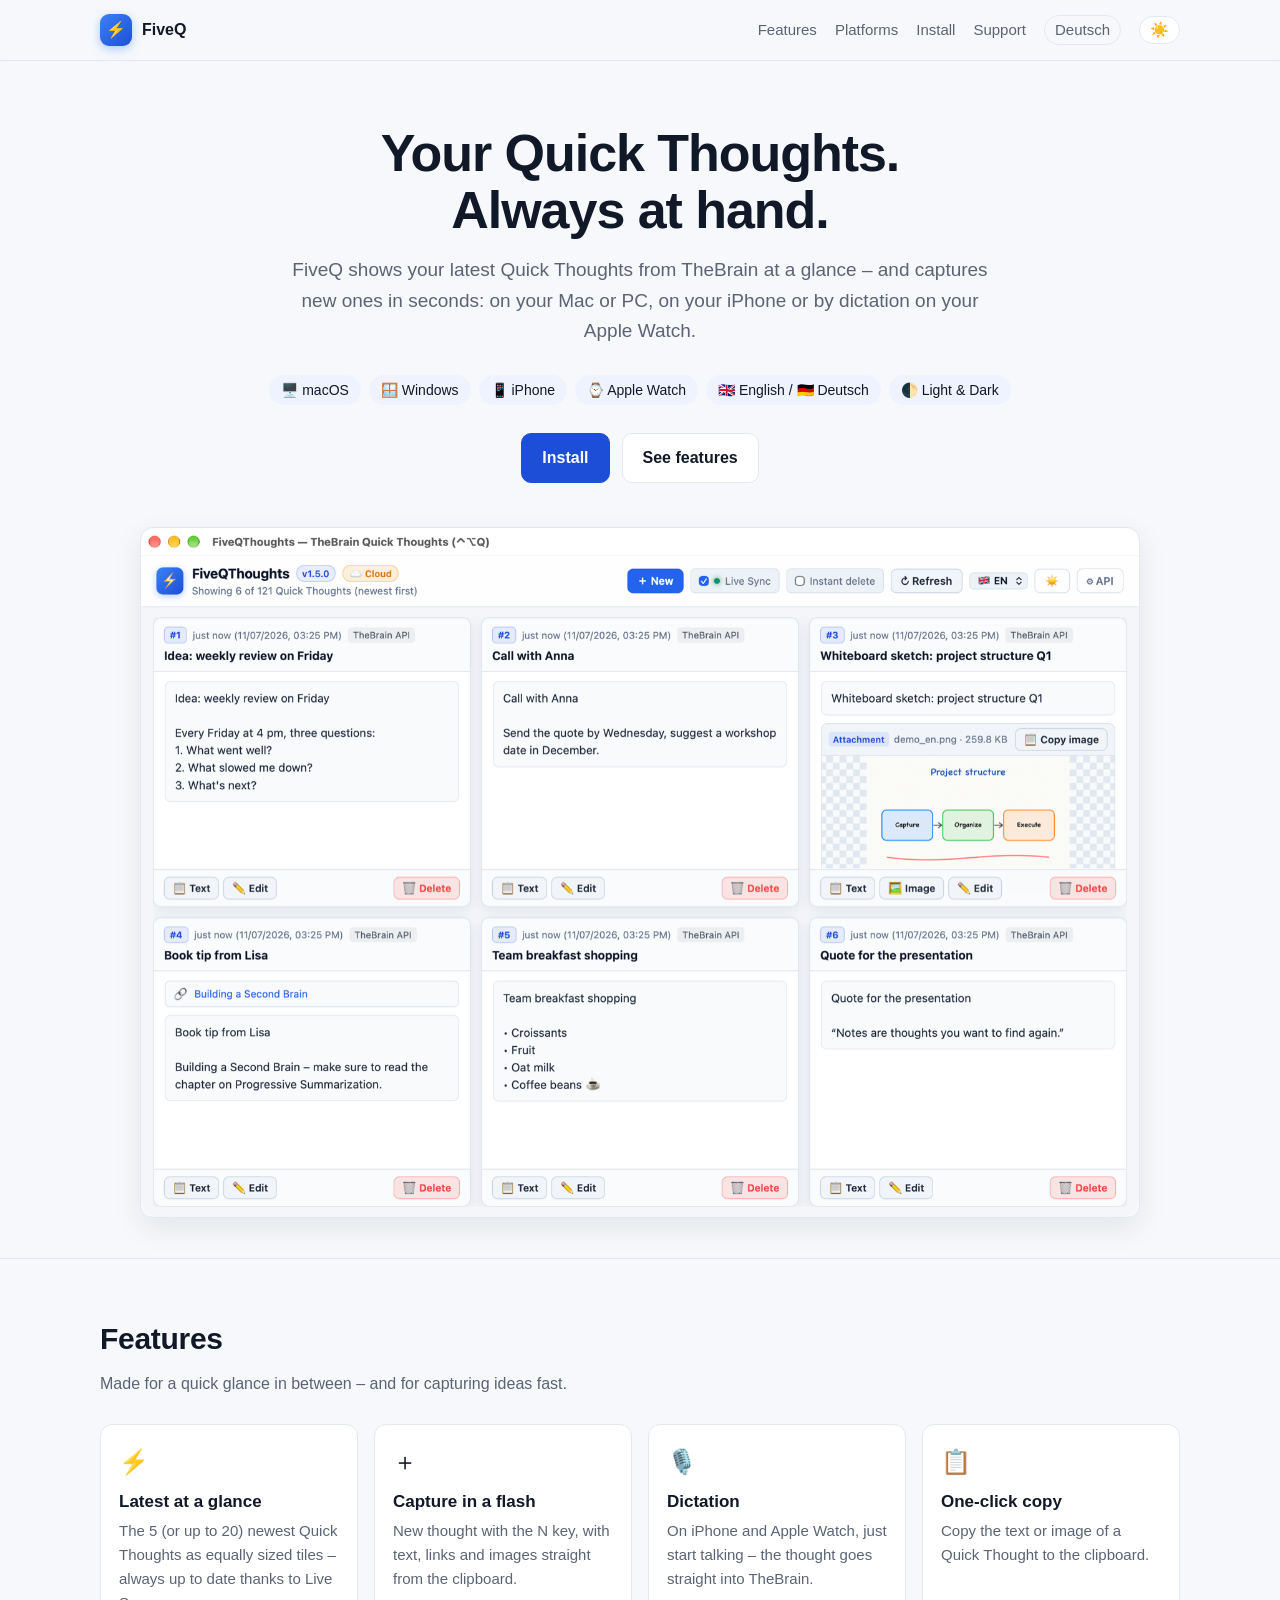
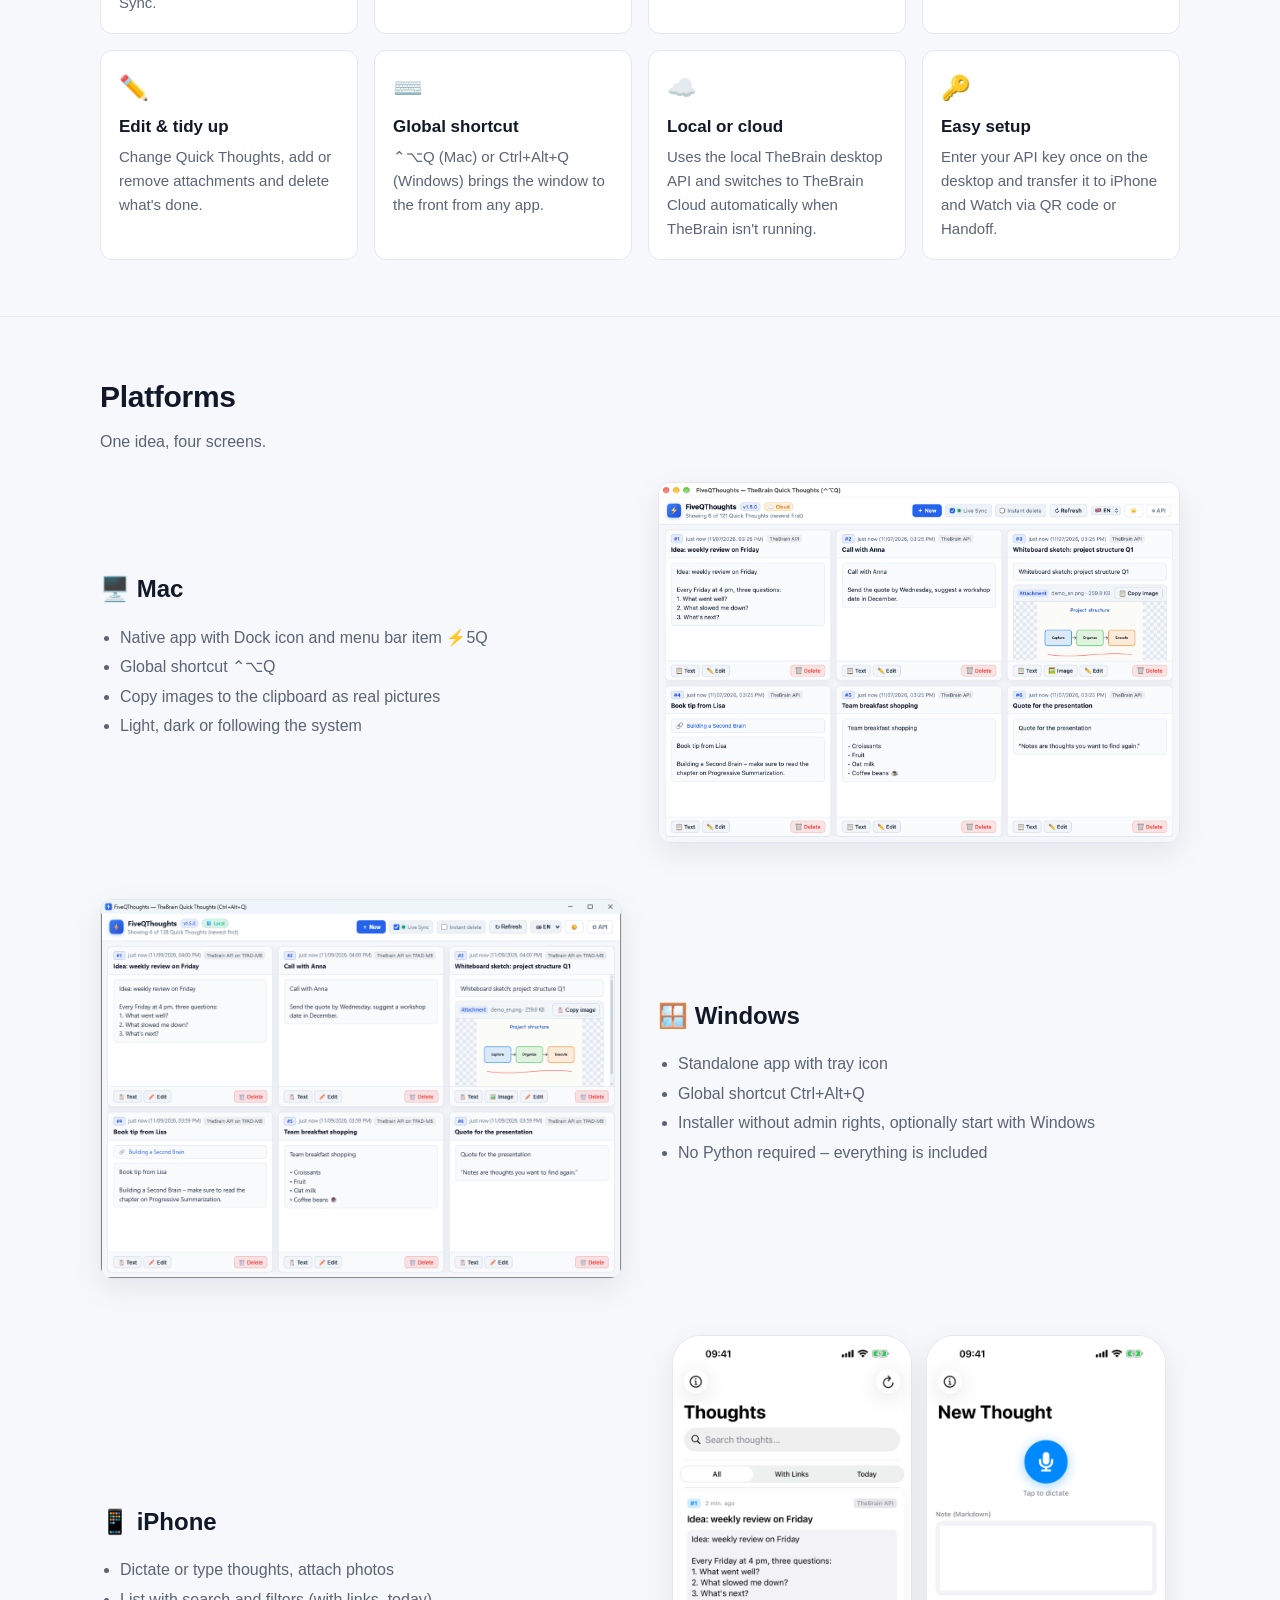
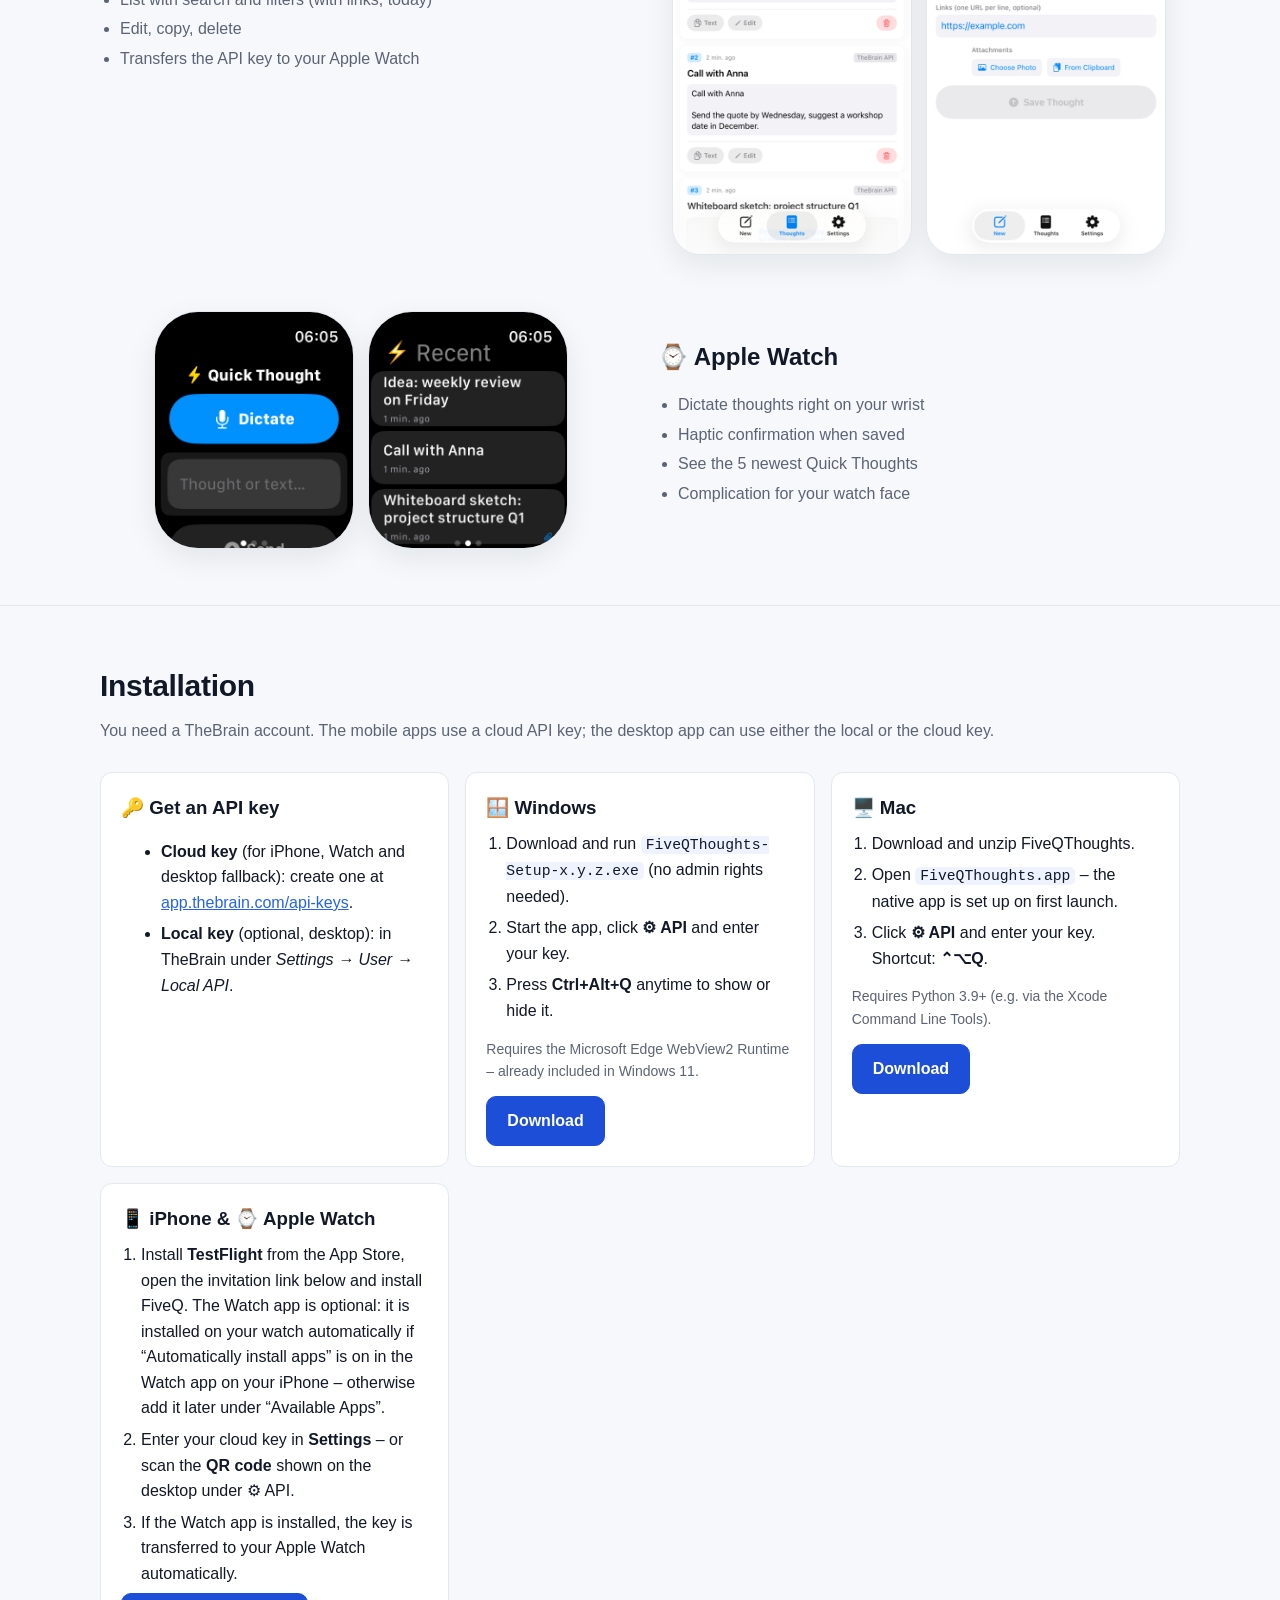
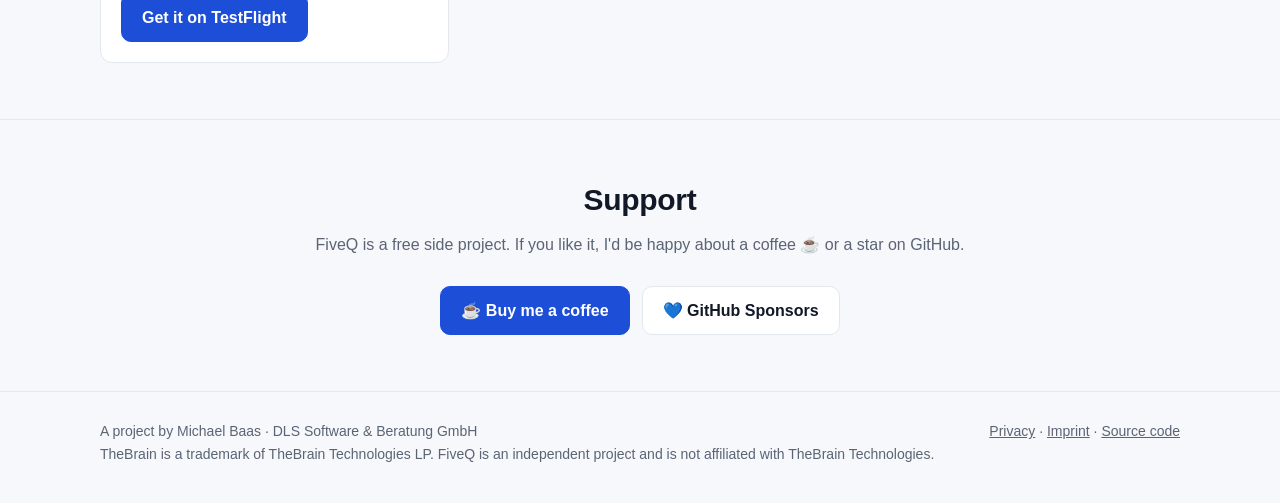
==== commit 64a942b7: "Install section: link to TestFlight instead of 'coming soon' Co-Authored-By: Claude Sonnet 5.5 <nore" ====
--- a/docs/en/index.html
+++ b/docs/en/index.html
@@ -98,7 +98,7 @@
     <div class="card"><h3>🔑 Get an API key</h3><ul><li><strong>Cloud key</strong> (for iPhone, Watch and desktop fallback): create one at <a href="https://app.thebrain.com/api-keys">app.thebrain.com/api-keys</a>.</li><li><strong>Local key</strong> (optional, desktop): in TheBrain under <em>Settings → User → Local API</em>.</li></ul></div>
     <div class="card"><h3>🪟 Windows</h3><ol><li>Download and run <code>FiveQThoughts-Setup-x.y.z.exe</code> (no admin rights needed).</li><li>Start the app, click <strong>⚙ API</strong> and enter your key.</li><li>Press <strong>Ctrl+Alt+Q</strong> anytime to show or hide it.</li></ol><p class="note">Requires the Microsoft Edge WebView2 Runtime – already included in Windows 11.</p><a class="btn primary" href="https://github.com/mbaas2/FiveQThoughts/releases/latest">Download</a></div>
     <div class="card"><h3>🖥️ Mac</h3><ol><li>Download and unzip FiveQThoughts.</li><li>Open <code>FiveQThoughts.app</code> – the native app is set up on first launch.</li><li>Click <strong>⚙ API</strong> and enter your key. Shortcut: <strong>⌃⌥Q</strong>.</li></ol><p class="note">Requires Python 3.9+ (e.g. via the Xcode Command Line Tools).</p><a class="btn primary" href="https://github.com/mbaas2/FiveQThoughts/releases/latest">Download</a></div>
-    <div class="card"><h3>📱 iPhone & ⌚ Apple Watch</h3><ol><li>Get FiveQ from the App Store. The Watch app is optional: it is installed on your watch automatically if “Automatically install apps” is on in the Watch app on your iPhone – otherwise add it later under “Available Apps”.</li><li>Enter your cloud key in <strong>Settings</strong> – or scan the <strong>QR code</strong> shown on the desktop under ⚙ API.</li><li>If the Watch app is installed, the key is transferred to your Apple Watch automatically.</li></ol><span class="btn" aria-disabled="true">Coming soon</span></div>
+    <div class="card"><h3>📱 iPhone & ⌚ Apple Watch</h3><ol><li>Install <strong>TestFlight</strong> from the App Store, open the invitation link below and install FiveQ. The Watch app is optional: it is installed on your watch automatically if “Automatically install apps” is on in the Watch app on your iPhone – otherwise add it later under “Available Apps”.</li><li>Enter your cloud key in <strong>Settings</strong> – or scan the <strong>QR code</strong> shown on the desktop under ⚙ API.</li><li>If the Watch app is installed, the key is transferred to your Apple Watch automatically.</li></ol><a class="btn primary" href="https://testflight.apple.com/join/Fmn9sSgS">Get it on TestFlight</a></div>
   </div>
 </div></section>
 
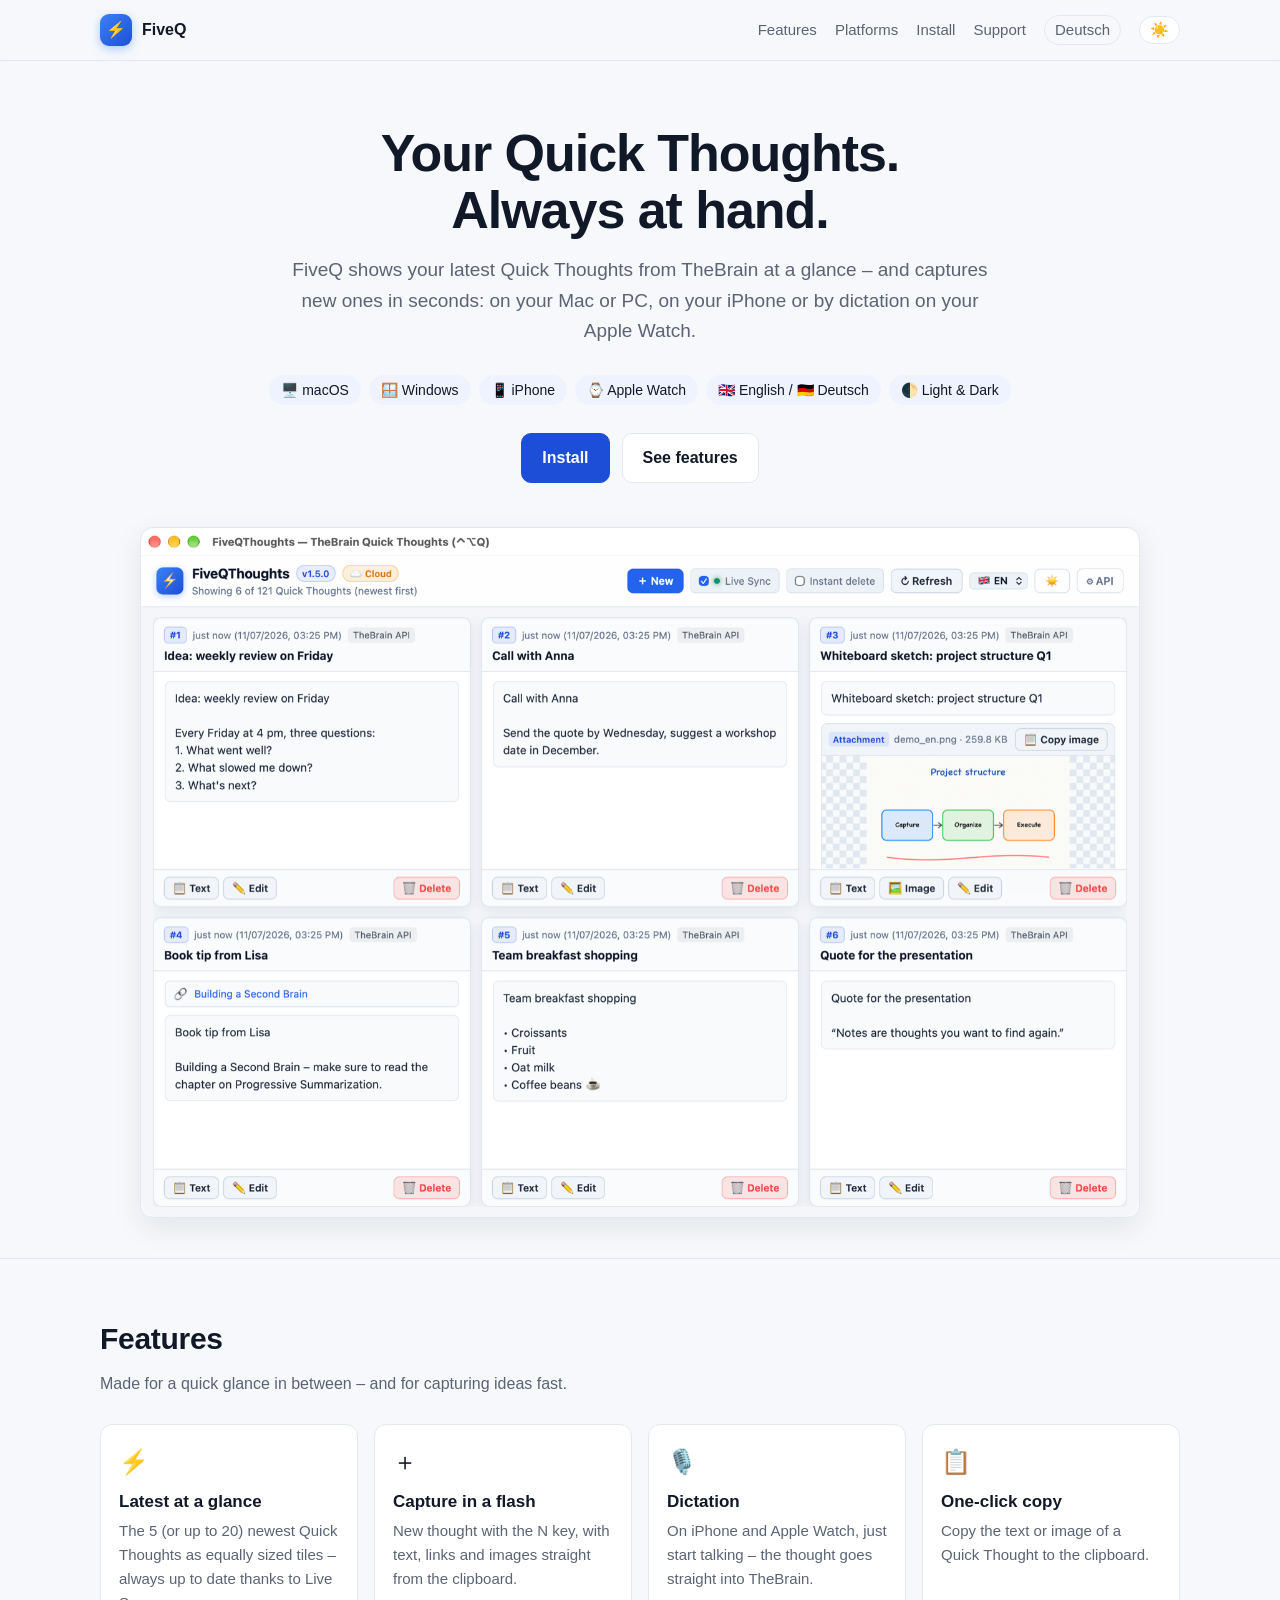
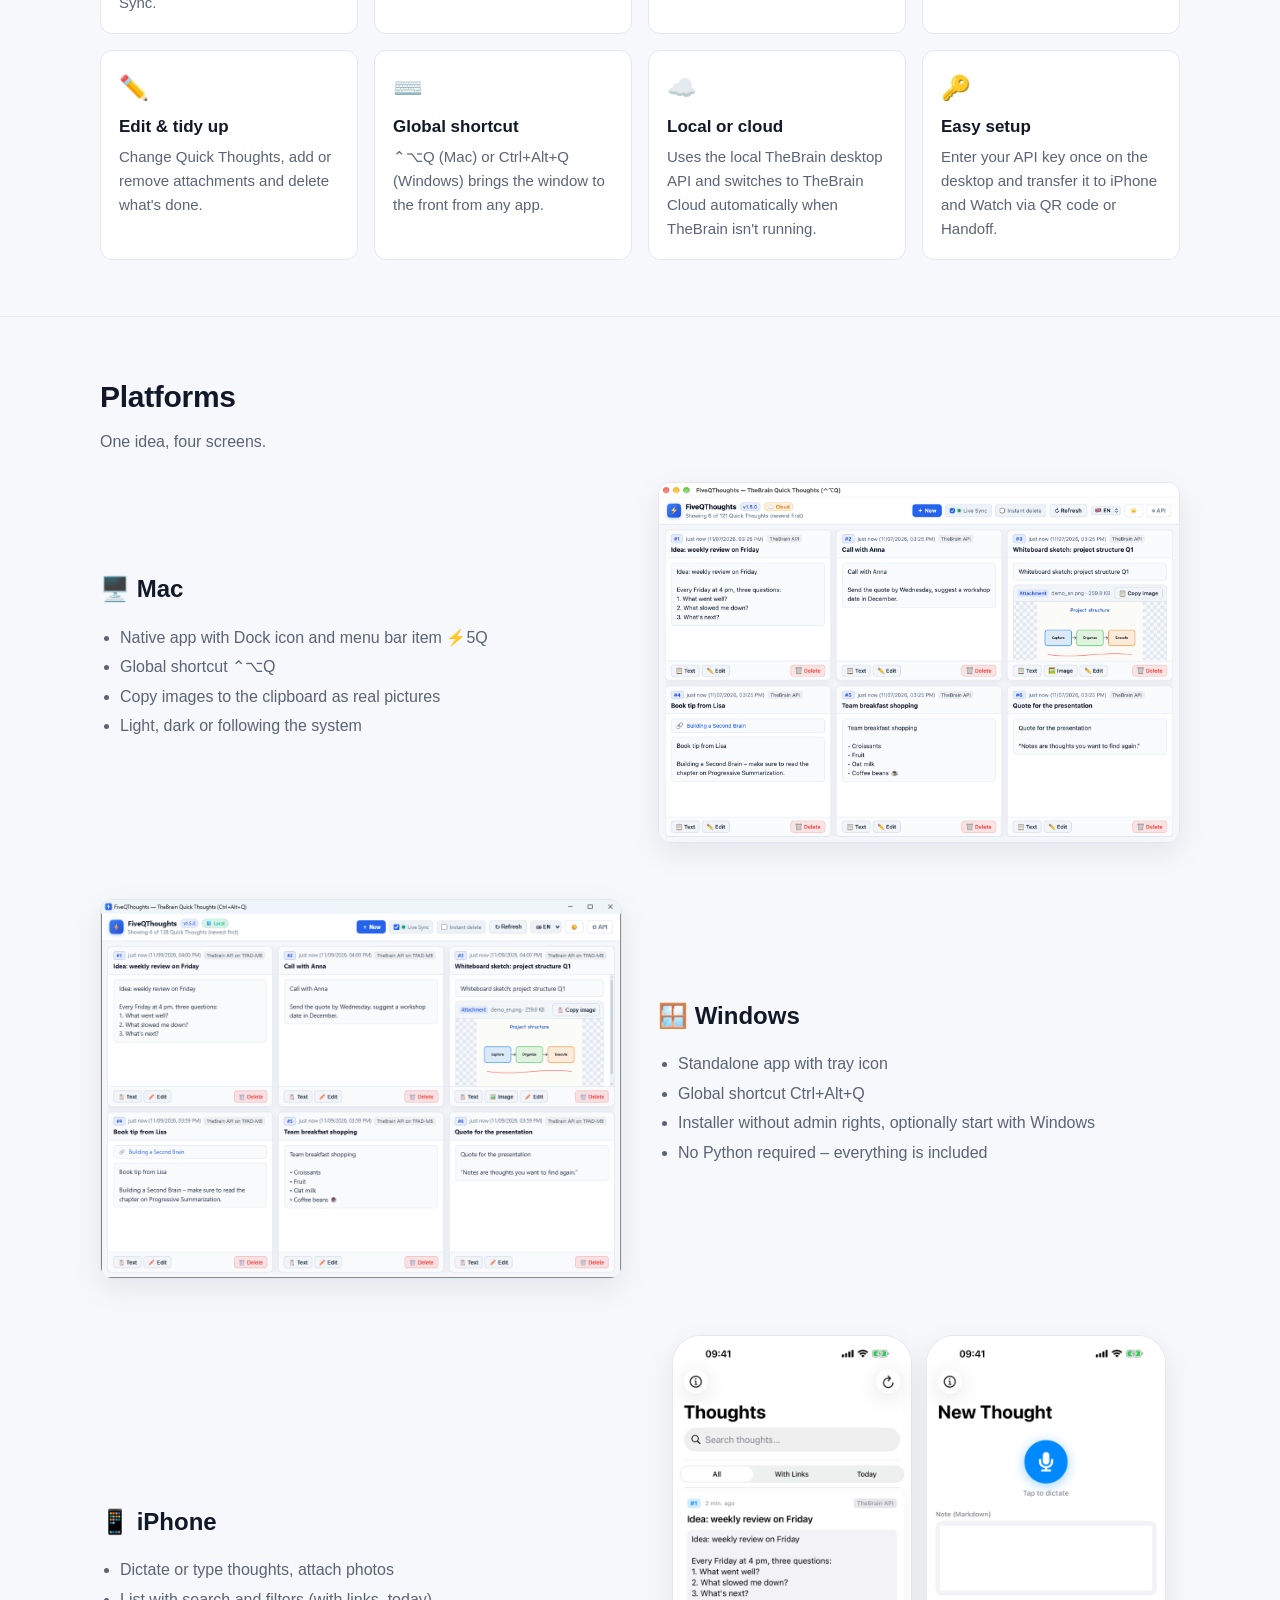
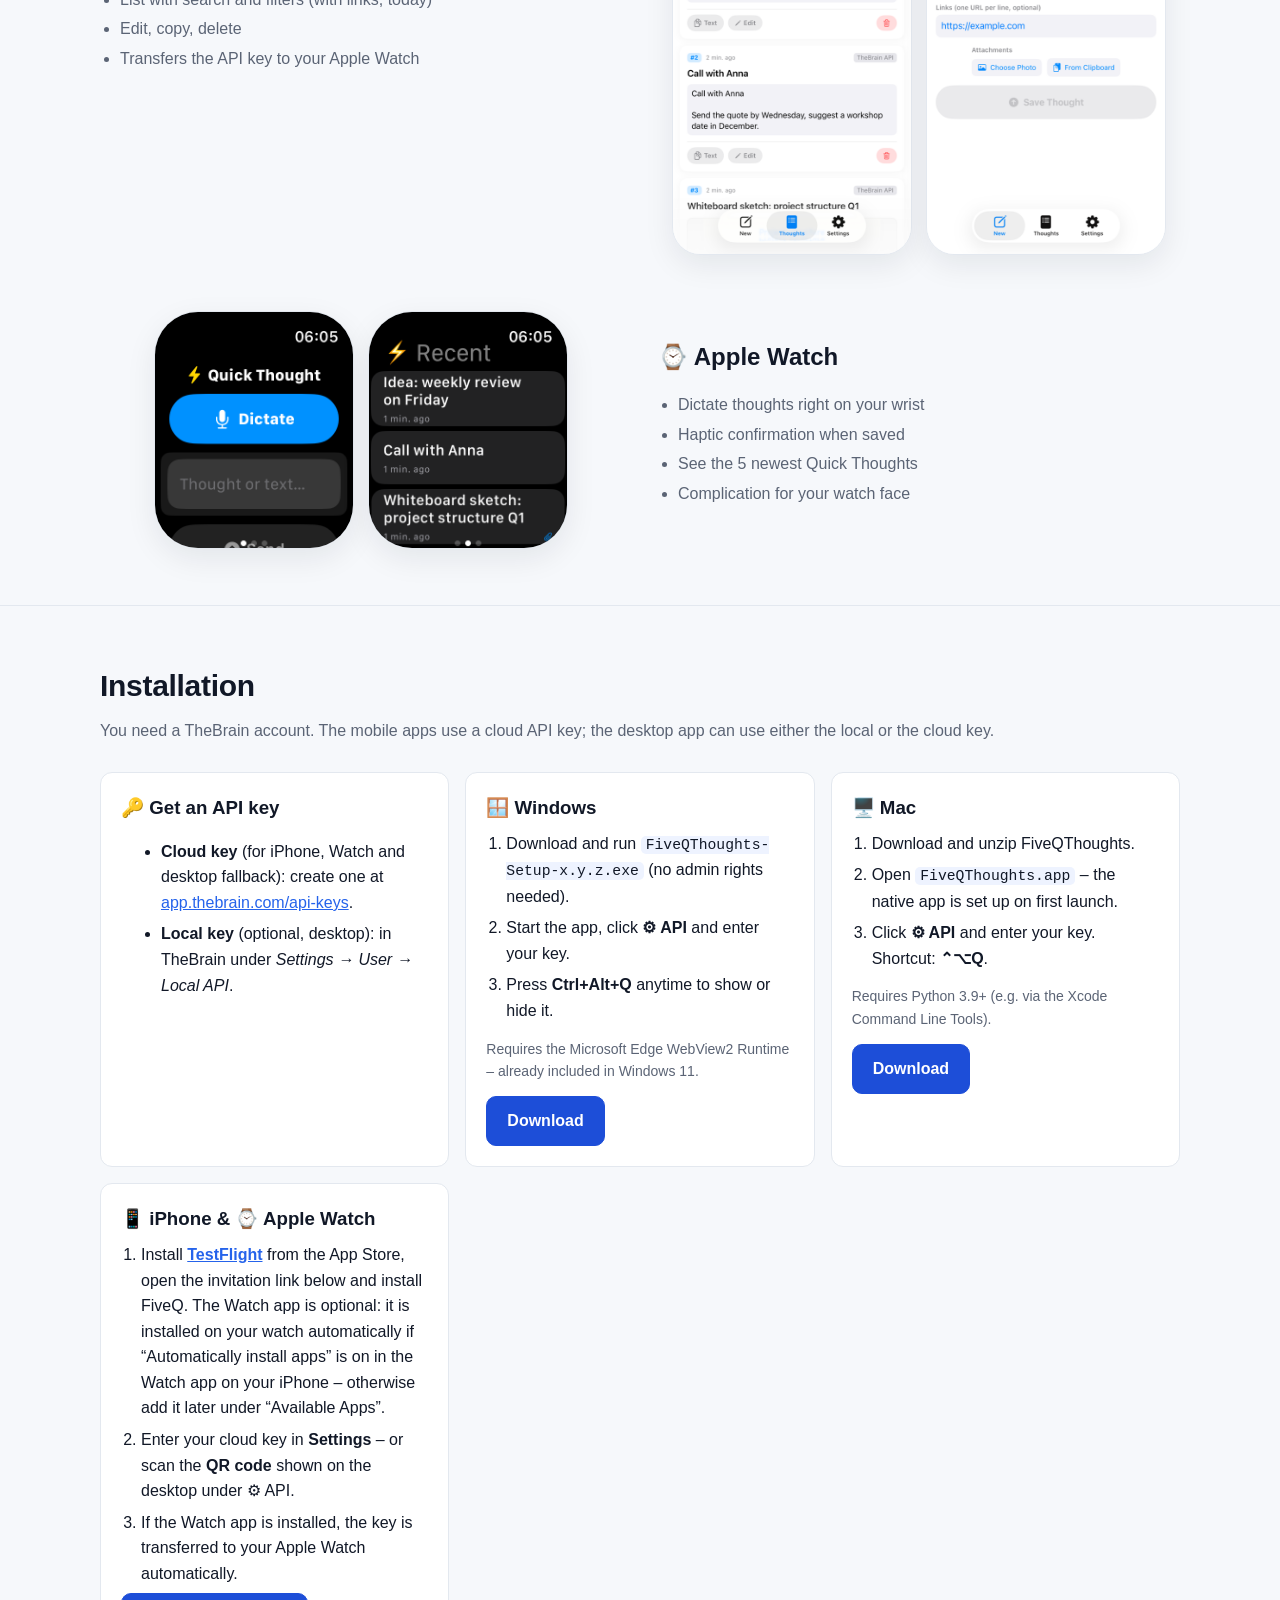
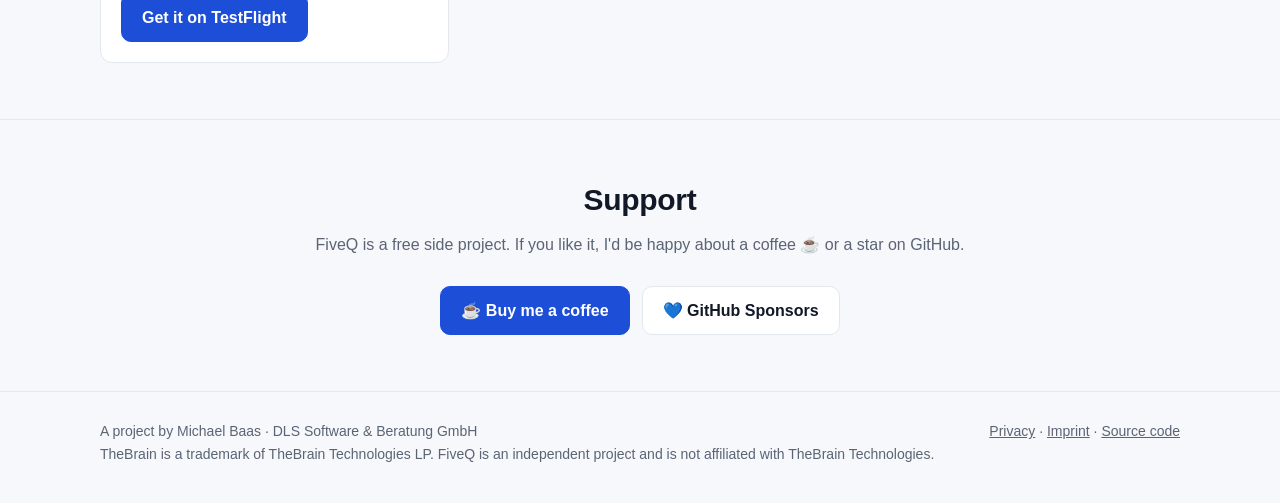
==== commit cf84664e: "link Testflight" ====
--- a/docs/en/index.html
+++ b/docs/en/index.html
@@ -98,7 +98,7 @@
     <div class="card"><h3>🔑 Get an API key</h3><ul><li><strong>Cloud key</strong> (for iPhone, Watch and desktop fallback): create one at <a href="https://app.thebrain.com/api-keys">app.thebrain.com/api-keys</a>.</li><li><strong>Local key</strong> (optional, desktop): in TheBrain under <em>Settings → User → Local API</em>.</li></ul></div>
     <div class="card"><h3>🪟 Windows</h3><ol><li>Download and run <code>FiveQThoughts-Setup-x.y.z.exe</code> (no admin rights needed).</li><li>Start the app, click <strong>⚙ API</strong> and enter your key.</li><li>Press <strong>Ctrl+Alt+Q</strong> anytime to show or hide it.</li></ol><p class="note">Requires the Microsoft Edge WebView2 Runtime – already included in Windows 11.</p><a class="btn primary" href="https://github.com/mbaas2/FiveQThoughts/releases/latest">Download</a></div>
     <div class="card"><h3>🖥️ Mac</h3><ol><li>Download and unzip FiveQThoughts.</li><li>Open <code>FiveQThoughts.app</code> – the native app is set up on first launch.</li><li>Click <strong>⚙ API</strong> and enter your key. Shortcut: <strong>⌃⌥Q</strong>.</li></ol><p class="note">Requires Python 3.9+ (e.g. via the Xcode Command Line Tools).</p><a class="btn primary" href="https://github.com/mbaas2/FiveQThoughts/releases/latest">Download</a></div>
-    <div class="card"><h3>📱 iPhone & ⌚ Apple Watch</h3><ol><li>Install <strong>TestFlight</strong> from the App Store, open the invitation link below and install FiveQ. The Watch app is optional: it is installed on your watch automatically if “Automatically install apps” is on in the Watch app on your iPhone – otherwise add it later under “Available Apps”.</li><li>Enter your cloud key in <strong>Settings</strong> – or scan the <strong>QR code</strong> shown on the desktop under ⚙ API.</li><li>If the Watch app is installed, the key is transferred to your Apple Watch automatically.</li></ol><a class="btn primary" href="https://testflight.apple.com/join/Fmn9sSgS">Get it on TestFlight</a></div>
+    <div class="card"><h3>📱 iPhone & ⌚ Apple Watch</h3><ol><li>Install <a href="https://apps.apple.com/app/testflight/id899247664"><strong>TestFlight</strong></a> from the App Store, open the invitation link below and install FiveQ. The Watch app is optional: it is installed on your watch automatically if “Automatically install apps” is on in the Watch app on your iPhone – otherwise add it later under “Available Apps”.</li><li>Enter your cloud key in <strong>Settings</strong> – or scan the <strong>QR code</strong> shown on the desktop under ⚙ API.</li><li>If the Watch app is installed, the key is transferred to your Apple Watch automatically.</li></ol><a class="btn primary" href="https://testflight.apple.com/join/Fmn9sSgS">Get it on TestFlight</a></div>
   </div>
 </div></section>
 
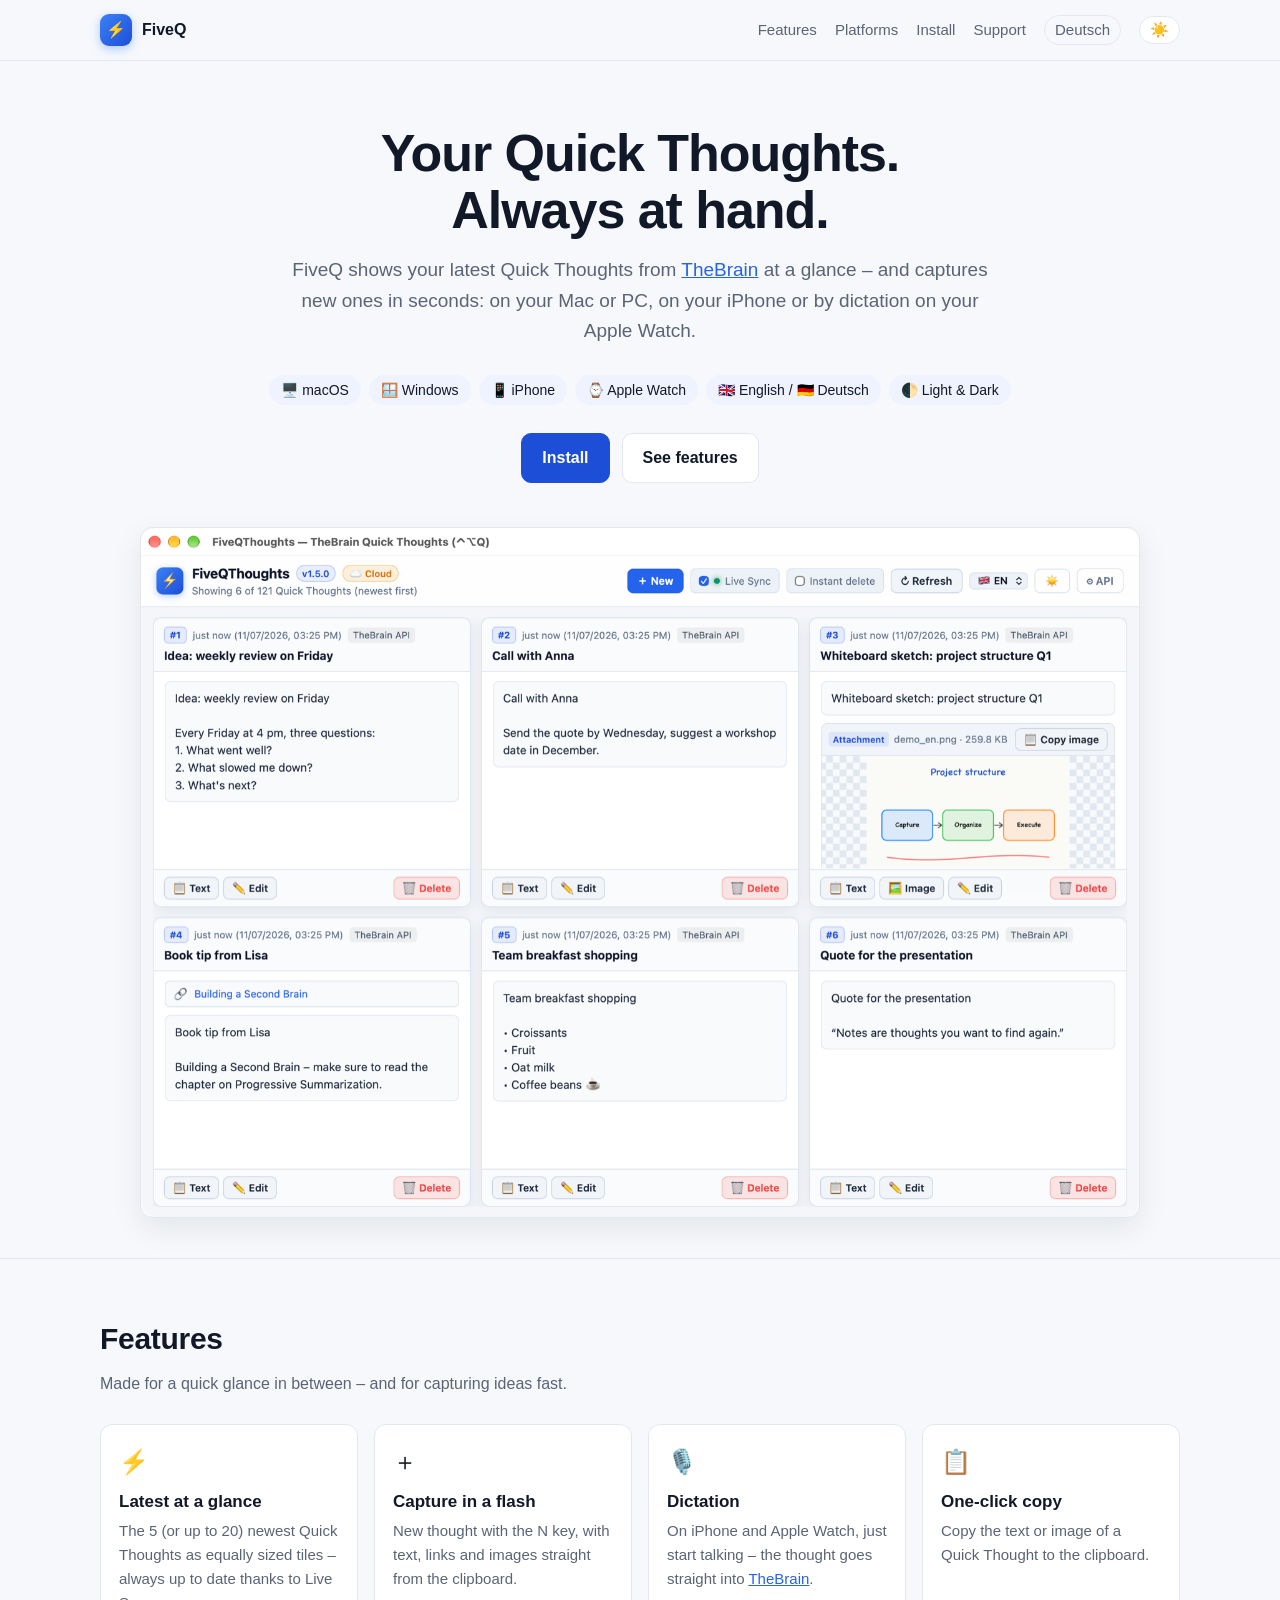
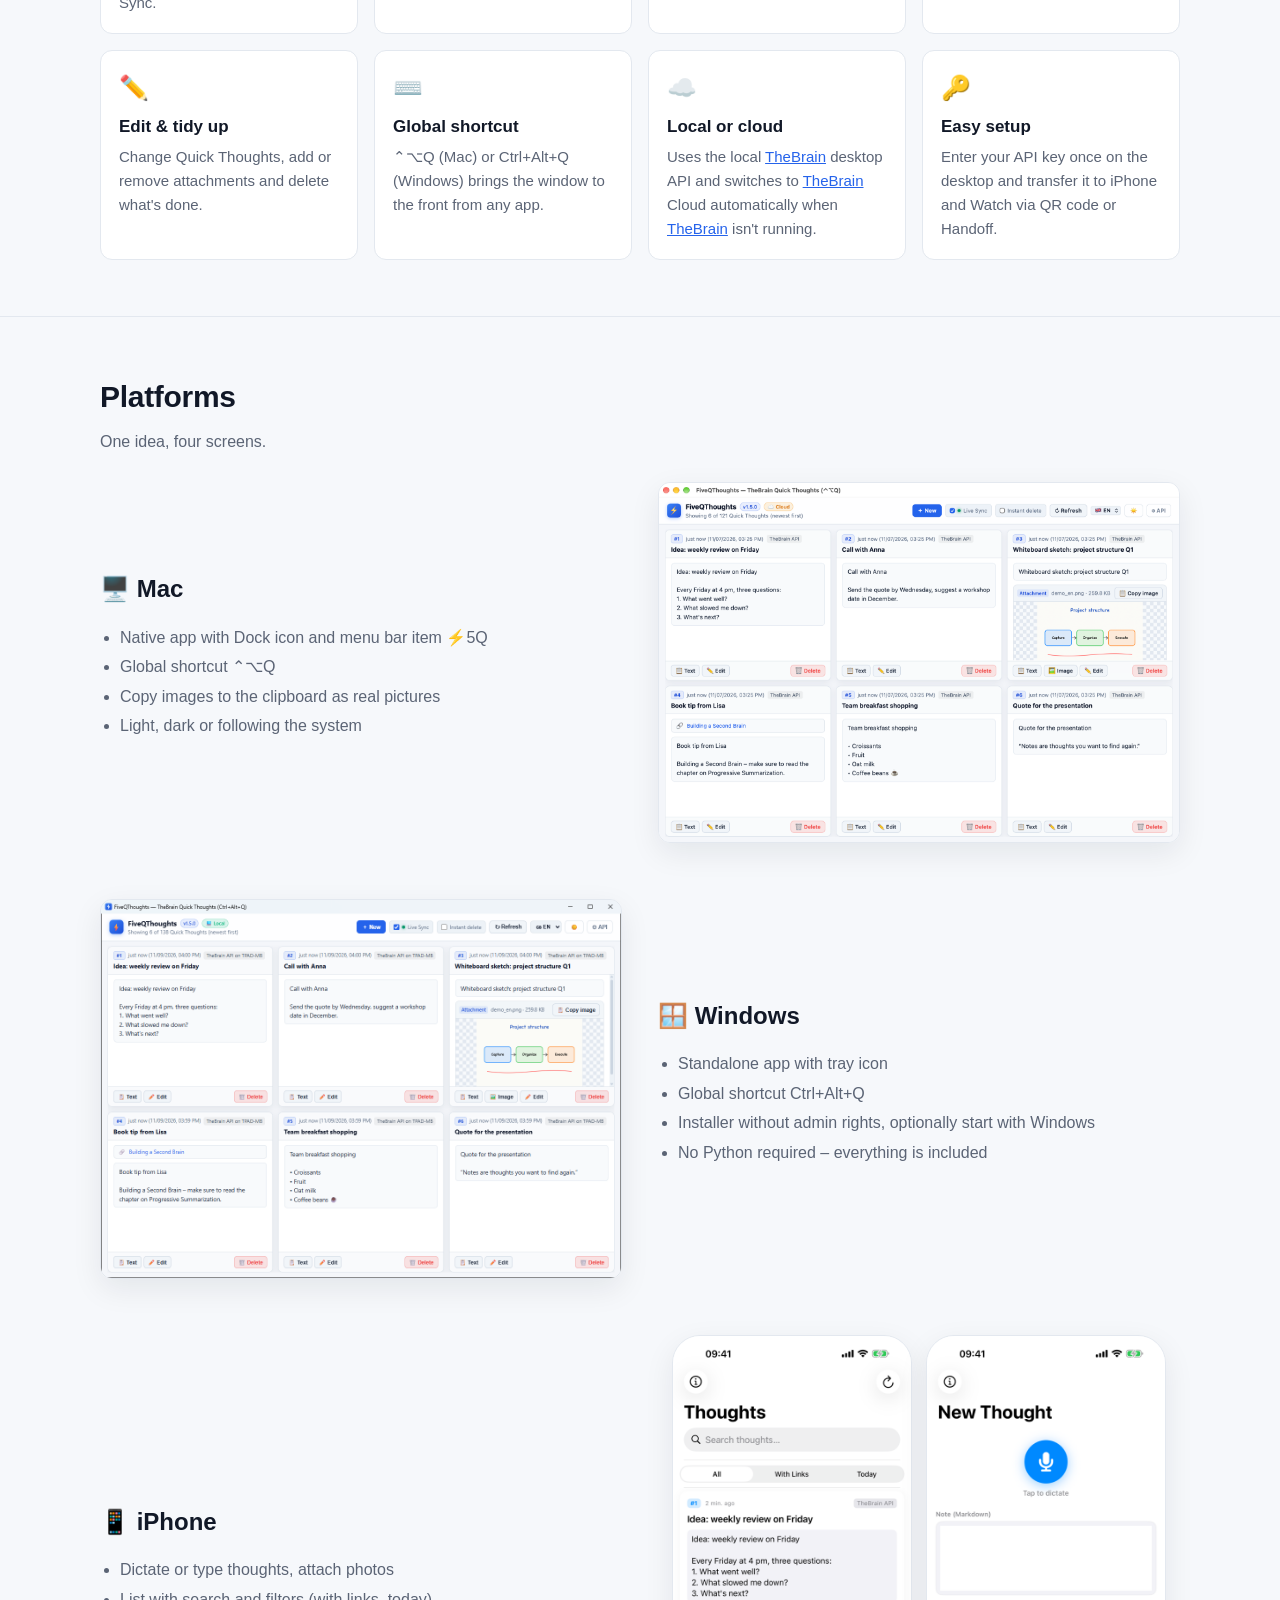
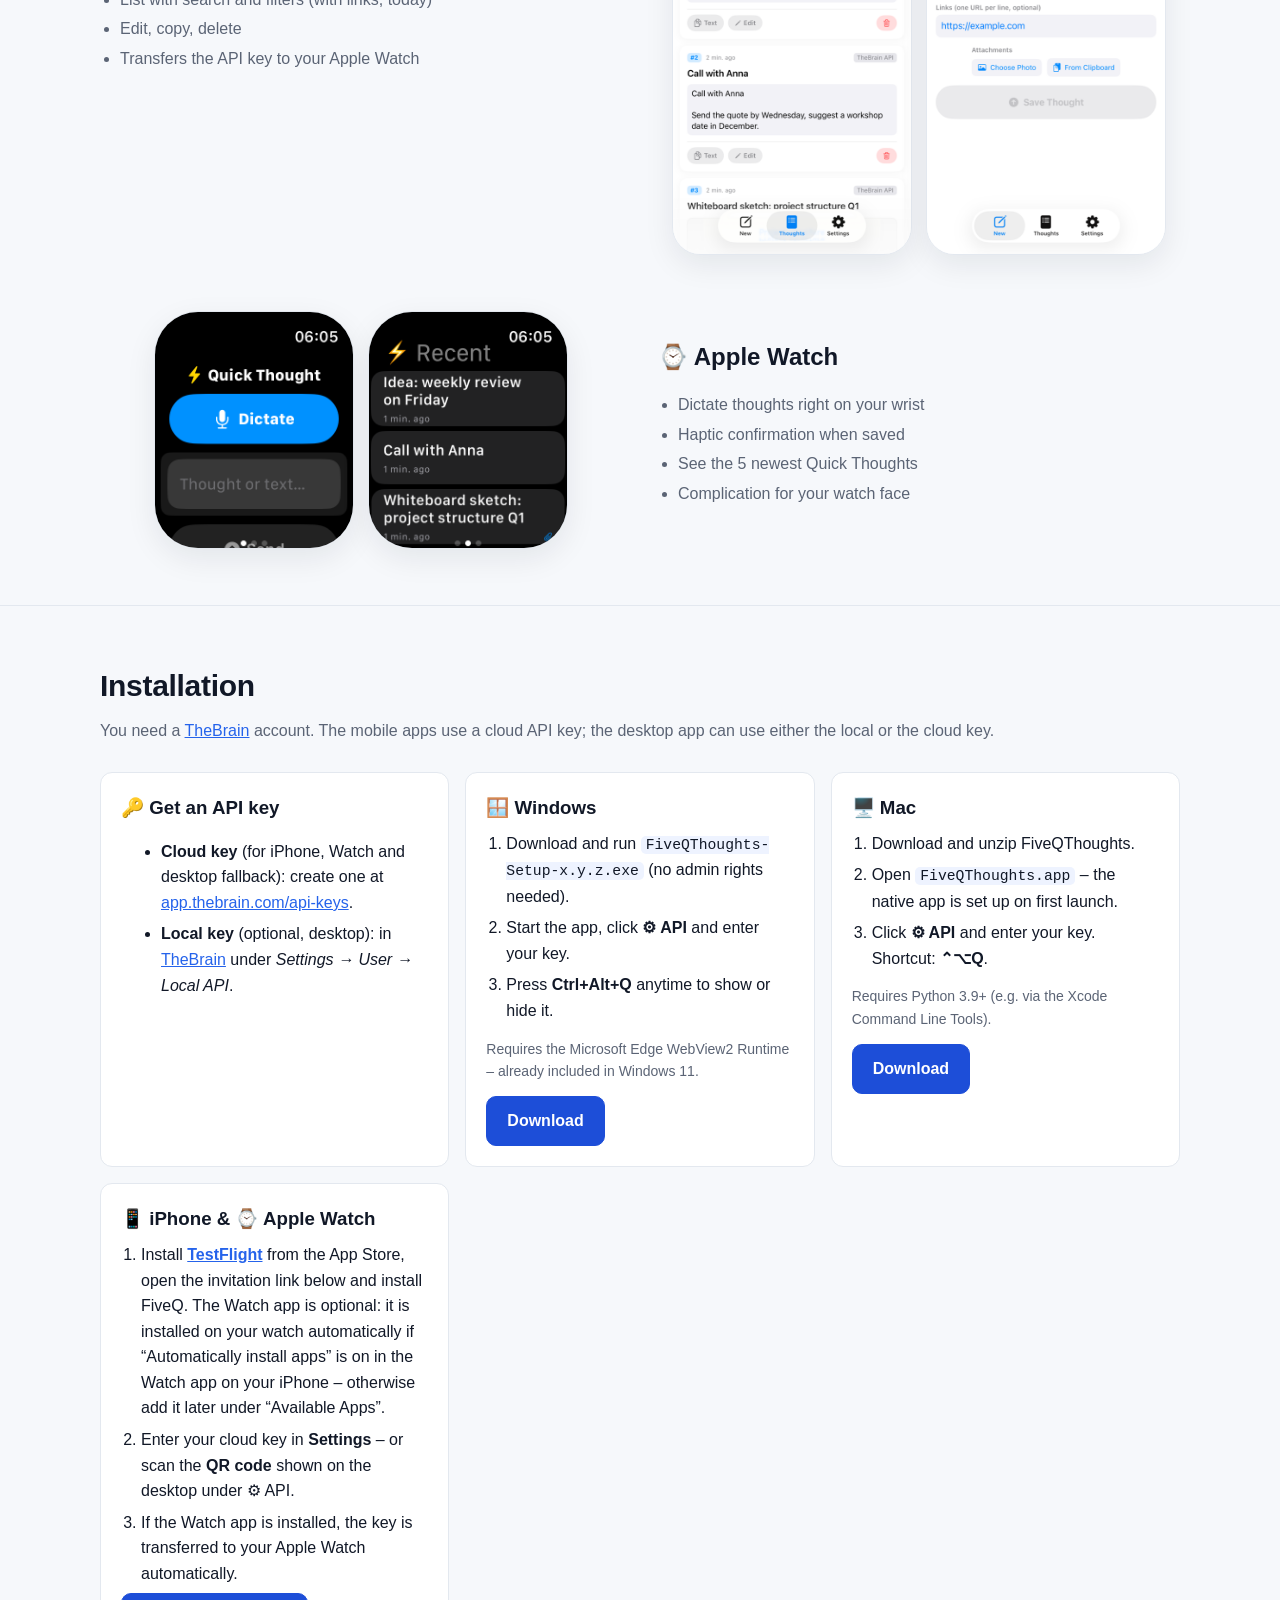
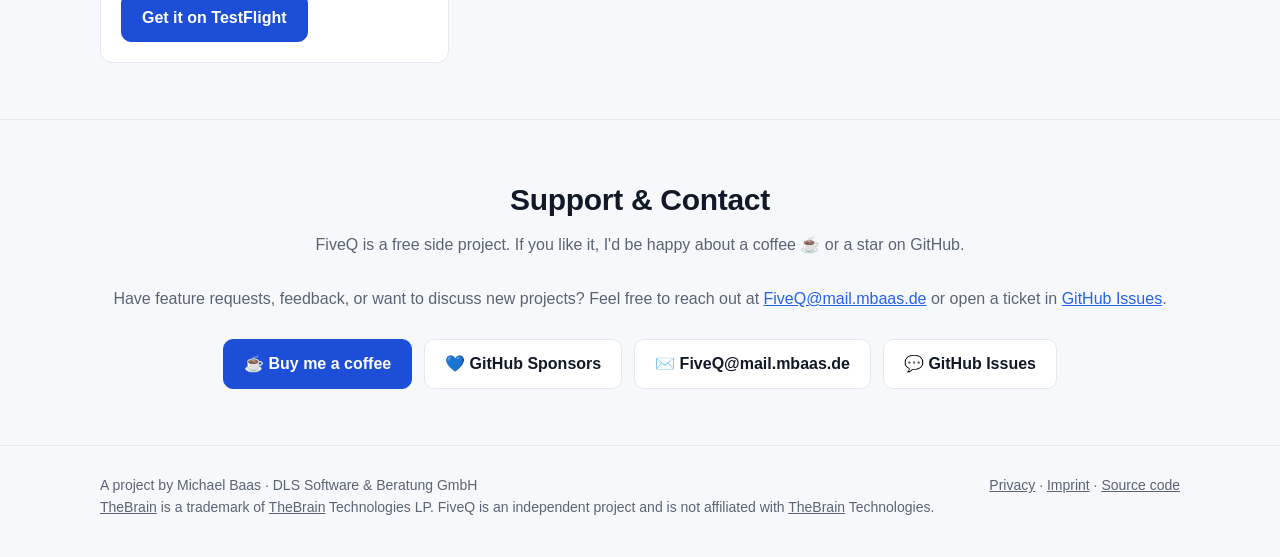
==== commit 7c812c0e: "Link TheBrain to thebrain.com and add contact email & GitHub Issues to Support section" ====
--- a/docs/en/index.html
+++ b/docs/en/index.html
@@ -57,7 +57,7 @@
 
 <div class="hero"><div class="wrap">
   <h1>Your Quick Thoughts.<br>Always at hand.</h1>
-  <p class="lead">FiveQ shows your latest Quick Thoughts from TheBrain at a glance – and captures new ones in seconds: on your Mac or PC, on your iPhone or by dictation on your Apple Watch.</p>
+  <p class="lead">FiveQ shows your latest Quick Thoughts from <a href="https://www.thebrain.com">TheBrain</a> at a glance – and captures new ones in seconds: on your Mac or PC, on your iPhone or by dictation on your Apple Watch.</p>
   <div class="badges"><span class="badge">🖥️ macOS</span><span class="badge">🪟 Windows</span><span class="badge">📱 iPhone</span><span class="badge">⌚ Apple Watch</span><span class="badge">🇬🇧 English / 🇩🇪 Deutsch</span><span class="badge">🌓 Light &amp; Dark</span></div>
   <div class="cta"><a class="btn primary" href="#install">Install</a><a class="btn" href="#features">See features</a></div>
   <div class="hero-shot"><picture><source srcset="../img/mac-en-dark.png" media="(prefers-color-scheme: dark)"><img class="shot" src="../img/mac-en-light.png" alt="FiveQThoughts on the Mac showing six Quick Thoughts" loading="lazy"></picture></div>
@@ -65,7 +65,7 @@
 
 <section id="features"><div class="wrap">
   <h2>Features</h2><p class="sub">Made for a quick glance in between – and for capturing ideas fast.</p>
-  <div class="features"><div class="feature"><div class="ico">⚡</div><h3>Latest at a glance</h3><p>The 5 (or up to 20) newest Quick Thoughts as equally sized tiles – always up to date thanks to Live Sync.</p></div><div class="feature"><div class="ico">＋</div><h3>Capture in a flash</h3><p>New thought with the N key, with text, links and images straight from the clipboard.</p></div><div class="feature"><div class="ico">🎙️</div><h3>Dictation</h3><p>On iPhone and Apple Watch, just start talking – the thought goes straight into TheBrain.</p></div><div class="feature"><div class="ico">📋</div><h3>One-click copy</h3><p>Copy the text or image of a Quick Thought to the clipboard.</p></div><div class="feature"><div class="ico">✏️</div><h3>Edit &amp; tidy up</h3><p>Change Quick Thoughts, add or remove attachments and delete what&#x27;s done.</p></div><div class="feature"><div class="ico">⌨️</div><h3>Global shortcut</h3><p>⌃⌥Q (Mac) or Ctrl+Alt+Q (Windows) brings the window to the front from any app.</p></div><div class="feature"><div class="ico">☁️</div><h3>Local or cloud</h3><p>Uses the local TheBrain desktop API and switches to TheBrain Cloud automatically when TheBrain isn&#x27;t running.</p></div><div class="feature"><div class="ico">🔑</div><h3>Easy setup</h3><p>Enter your API key once on the desktop and transfer it to iPhone and Watch via QR code or Handoff.</p></div></div>
+  <div class="features"><div class="feature"><div class="ico">⚡</div><h3>Latest at a glance</h3><p>The 5 (or up to 20) newest Quick Thoughts as equally sized tiles – always up to date thanks to Live Sync.</p></div><div class="feature"><div class="ico">＋</div><h3>Capture in a flash</h3><p>New thought with the N key, with text, links and images straight from the clipboard.</p></div><div class="feature"><div class="ico">🎙️</div><h3>Dictation</h3><p>On iPhone and Apple Watch, just start talking – the thought goes straight into <a href="https://www.thebrain.com">TheBrain</a>.</p></div><div class="feature"><div class="ico">📋</div><h3>One-click copy</h3><p>Copy the text or image of a Quick Thought to the clipboard.</p></div><div class="feature"><div class="ico">✏️</div><h3>Edit &amp; tidy up</h3><p>Change Quick Thoughts, add or remove attachments and delete what&#x27;s done.</p></div><div class="feature"><div class="ico">⌨️</div><h3>Global shortcut</h3><p>⌃⌥Q (Mac) or Ctrl+Alt+Q (Windows) brings the window to the front from any app.</p></div><div class="feature"><div class="ico">☁️</div><h3>Local or cloud</h3><p>Uses the local <a href="https://www.thebrain.com">TheBrain</a> desktop API and switches to <a href="https://www.thebrain.com">TheBrain</a> Cloud automatically when <a href="https://www.thebrain.com">TheBrain</a> isn&#x27;t running.</p></div><div class="feature"><div class="ico">🔑</div><h3>Easy setup</h3><p>Enter your API key once on the desktop and transfer it to iPhone and Watch via QR code or Handoff.</p></div></div>
 </div></section>
 
 <section id="platforms"><div class="wrap">
@@ -93,9 +93,9 @@
 </div></section>
 
 <section id="install"><div class="wrap">
-  <h2>Installation</h2><p class="sub">You need a TheBrain account. The mobile apps use a cloud API key; the desktop app can use either the local or the cloud key.</p>
+  <h2>Installation</h2><p class="sub">You need a <a href="https://www.thebrain.com">TheBrain</a> account. The mobile apps use a cloud API key; the desktop app can use either the local or the cloud key.</p>
   <div class="install">
-    <div class="card"><h3>🔑 Get an API key</h3><ul><li><strong>Cloud key</strong> (for iPhone, Watch and desktop fallback): create one at <a href="https://app.thebrain.com/api-keys">app.thebrain.com/api-keys</a>.</li><li><strong>Local key</strong> (optional, desktop): in TheBrain under <em>Settings → User → Local API</em>.</li></ul></div>
+    <div class="card"><h3>🔑 Get an API key</h3><ul><li><strong>Cloud key</strong> (for iPhone, Watch and desktop fallback): create one at <a href="https://app.thebrain.com/api-keys">app.thebrain.com/api-keys</a>.</li><li><strong>Local key</strong> (optional, desktop): in <a href="https://www.thebrain.com">TheBrain</a> under <em>Settings → User → Local API</em>.</li></ul></div>
     <div class="card"><h3>🪟 Windows</h3><ol><li>Download and run <code>FiveQThoughts-Setup-x.y.z.exe</code> (no admin rights needed).</li><li>Start the app, click <strong>⚙ API</strong> and enter your key.</li><li>Press <strong>Ctrl+Alt+Q</strong> anytime to show or hide it.</li></ol><p class="note">Requires the Microsoft Edge WebView2 Runtime – already included in Windows 11.</p><a class="btn primary" href="https://github.com/mbaas2/FiveQThoughts/releases/latest">Download</a></div>
     <div class="card"><h3>🖥️ Mac</h3><ol><li>Download and unzip FiveQThoughts.</li><li>Open <code>FiveQThoughts.app</code> – the native app is set up on first launch.</li><li>Click <strong>⚙ API</strong> and enter your key. Shortcut: <strong>⌃⌥Q</strong>.</li></ol><p class="note">Requires Python 3.9+ (e.g. via the Xcode Command Line Tools).</p><a class="btn primary" href="https://github.com/mbaas2/FiveQThoughts/releases/latest">Download</a></div>
     <div class="card"><h3>📱 iPhone & ⌚ Apple Watch</h3><ol><li>Install <a href="https://apps.apple.com/app/testflight/id899247664"><strong>TestFlight</strong></a> from the App Store, open the invitation link below and install FiveQ. The Watch app is optional: it is installed on your watch automatically if “Automatically install apps” is on in the Watch app on your iPhone – otherwise add it later under “Available Apps”.</li><li>Enter your cloud key in <strong>Settings</strong> – or scan the <strong>QR code</strong> shown on the desktop under ⚙ API.</li><li>If the Watch app is installed, the key is transferred to your Apple Watch automatically.</li></ol><a class="btn primary" href="https://testflight.apple.com/join/Fmn9sSgS">Get it on TestFlight</a></div>
@@ -103,13 +103,15 @@
 </div></section>
 
 <section id="support" class="support"><div class="wrap">
-  <h2>Support</h2><p class="sub">FiveQ is a free side project. If you like it, I&#x27;d be happy about a coffee ☕ or a star on GitHub.</p>
-  <div class="cta"><a class="btn primary" href="https://buymeacoffee.com/mbaas">☕ Buy me a coffee</a><a class="btn" href="https://github.com/sponsors/mbaas2">💙 GitHub Sponsors</a></div>
+  <h2>Support &amp; Contact</h2>
+  <p class="sub">FiveQ is a free side project. If you like it, I&#x27;d be happy about a coffee ☕ or a star on GitHub.</p>
+  <p class="sub">Have feature requests, feedback, or want to discuss new projects? Feel free to reach out at <a href="mailto:FiveQ@mail.mbaas.de">FiveQ@mail.mbaas.de</a> or open a ticket in <a href="https://github.com/mbaas2/FiveQThoughts/issues">GitHub Issues</a>.</p>
+  <div class="cta"><a class="btn primary" href="https://buymeacoffee.com/mbaas">☕ Buy me a coffee</a><a class="btn" href="https://github.com/sponsors/mbaas2">💙 GitHub Sponsors</a><a class="btn" href="mailto:FiveQ@mail.mbaas.de">✉️ FiveQ@mail.mbaas.de</a><a class="btn" href="https://github.com/mbaas2/FiveQThoughts/issues">💬 GitHub Issues</a></div>
 </div></section>
 
 </main>
 <footer><div class="wrap">
-  <div>A project by Michael Baas · DLS Software &amp; Beratung GmbH<br><span class="note">TheBrain is a trademark of TheBrain Technologies LP. FiveQ is an independent project and is not affiliated with TheBrain Technologies.</span></div>
+  <div>A project by Michael Baas · DLS Software &amp; Beratung GmbH<br><span class="note"><a href="https://www.thebrain.com">TheBrain</a> is a trademark of <a href="https://www.thebrain.com">TheBrain</a> Technologies LP. FiveQ is an independent project and is not affiliated with <a href="https://www.thebrain.com">TheBrain</a> Technologies.</span></div>
   <div><a href="privacy.html">Privacy</a> · <a href="../de/impressum.html">Imprint</a> · <a href="https://github.com/mbaas2/FiveQThoughts">Source code</a></div>
 </div></footer>
 </body>
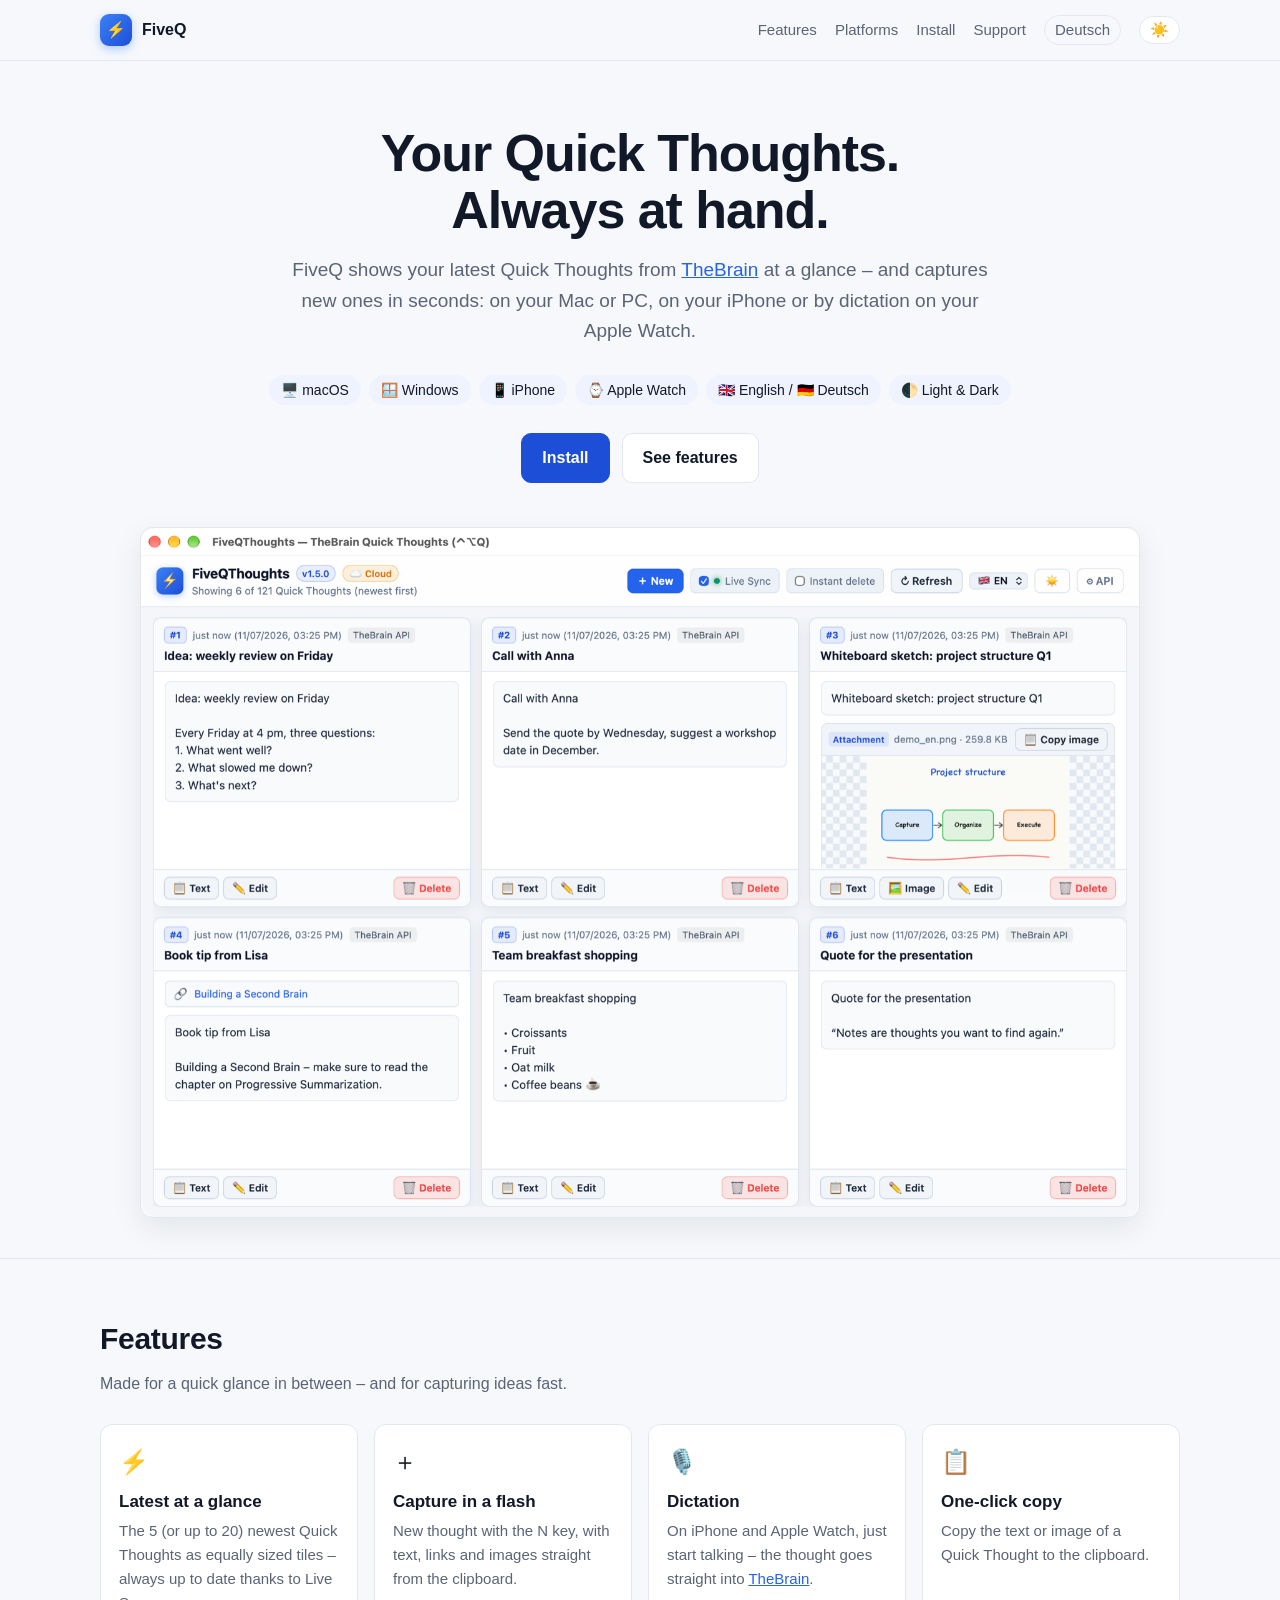
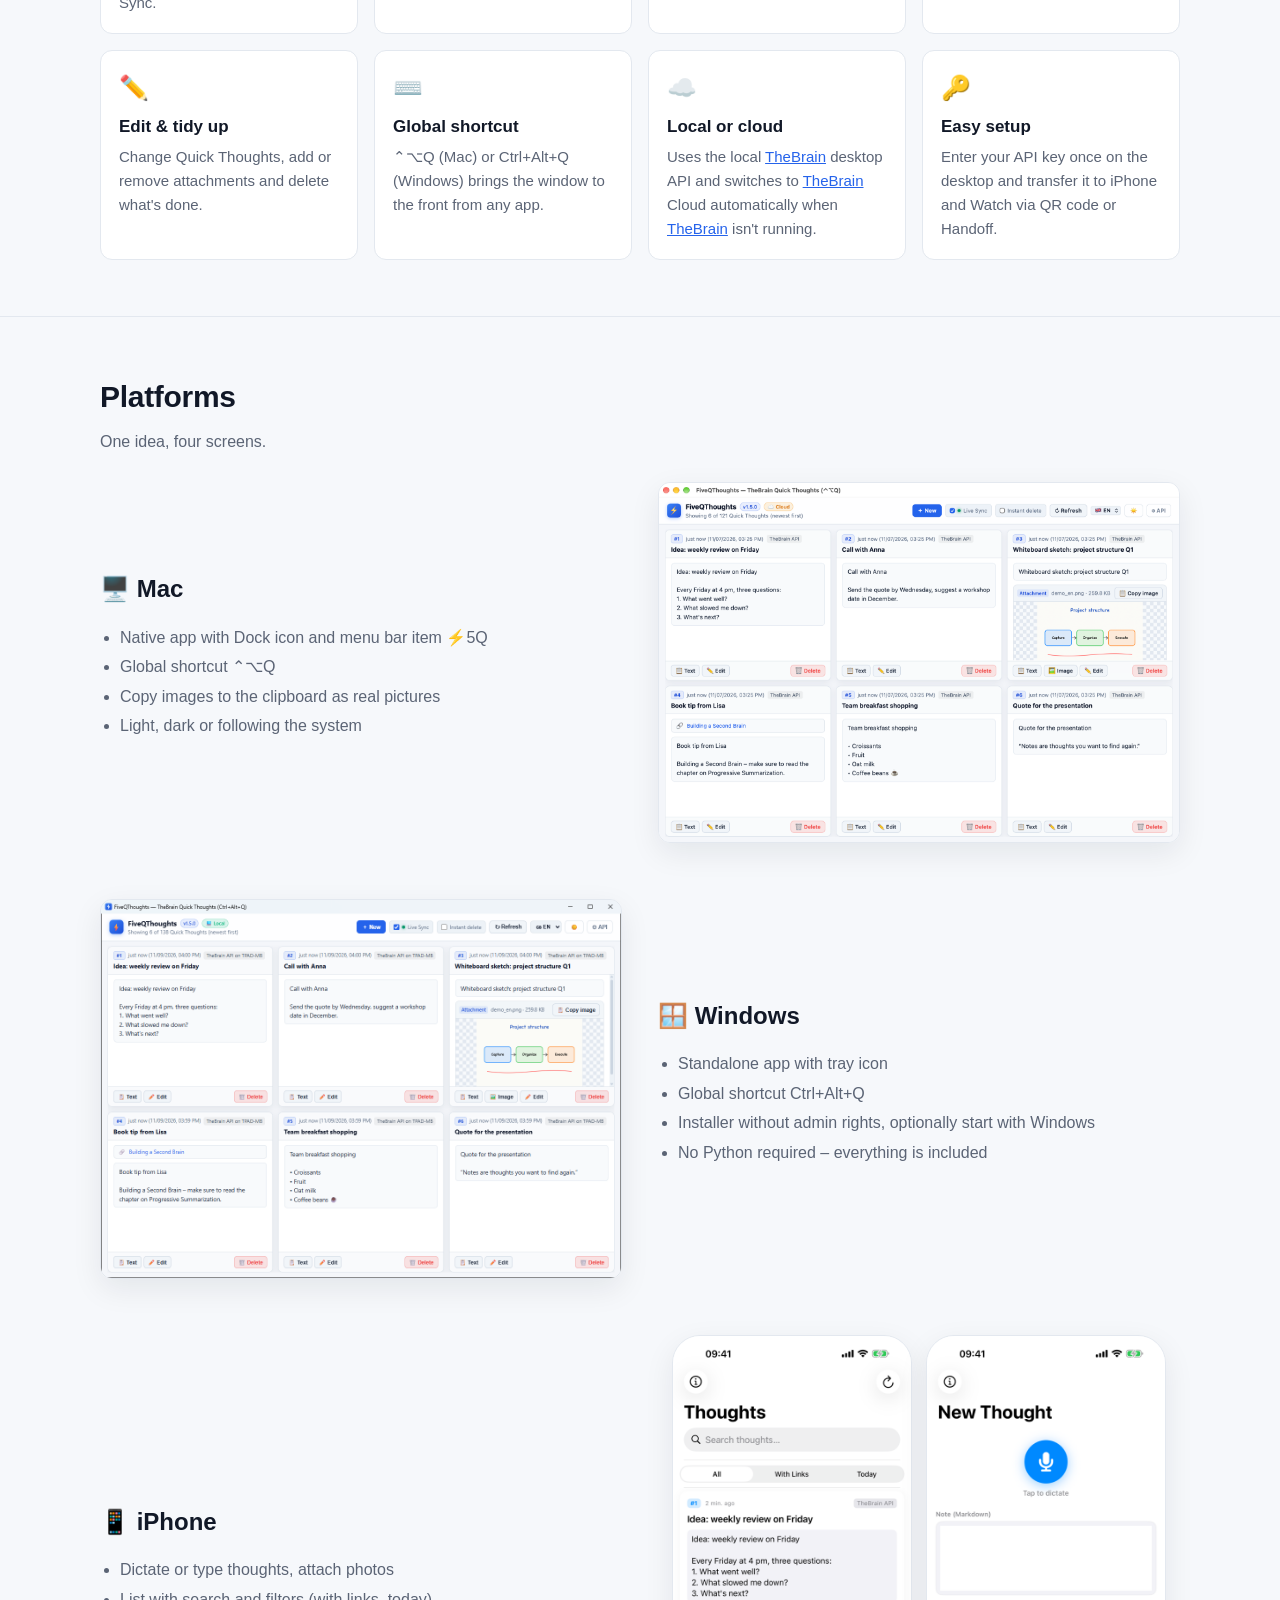
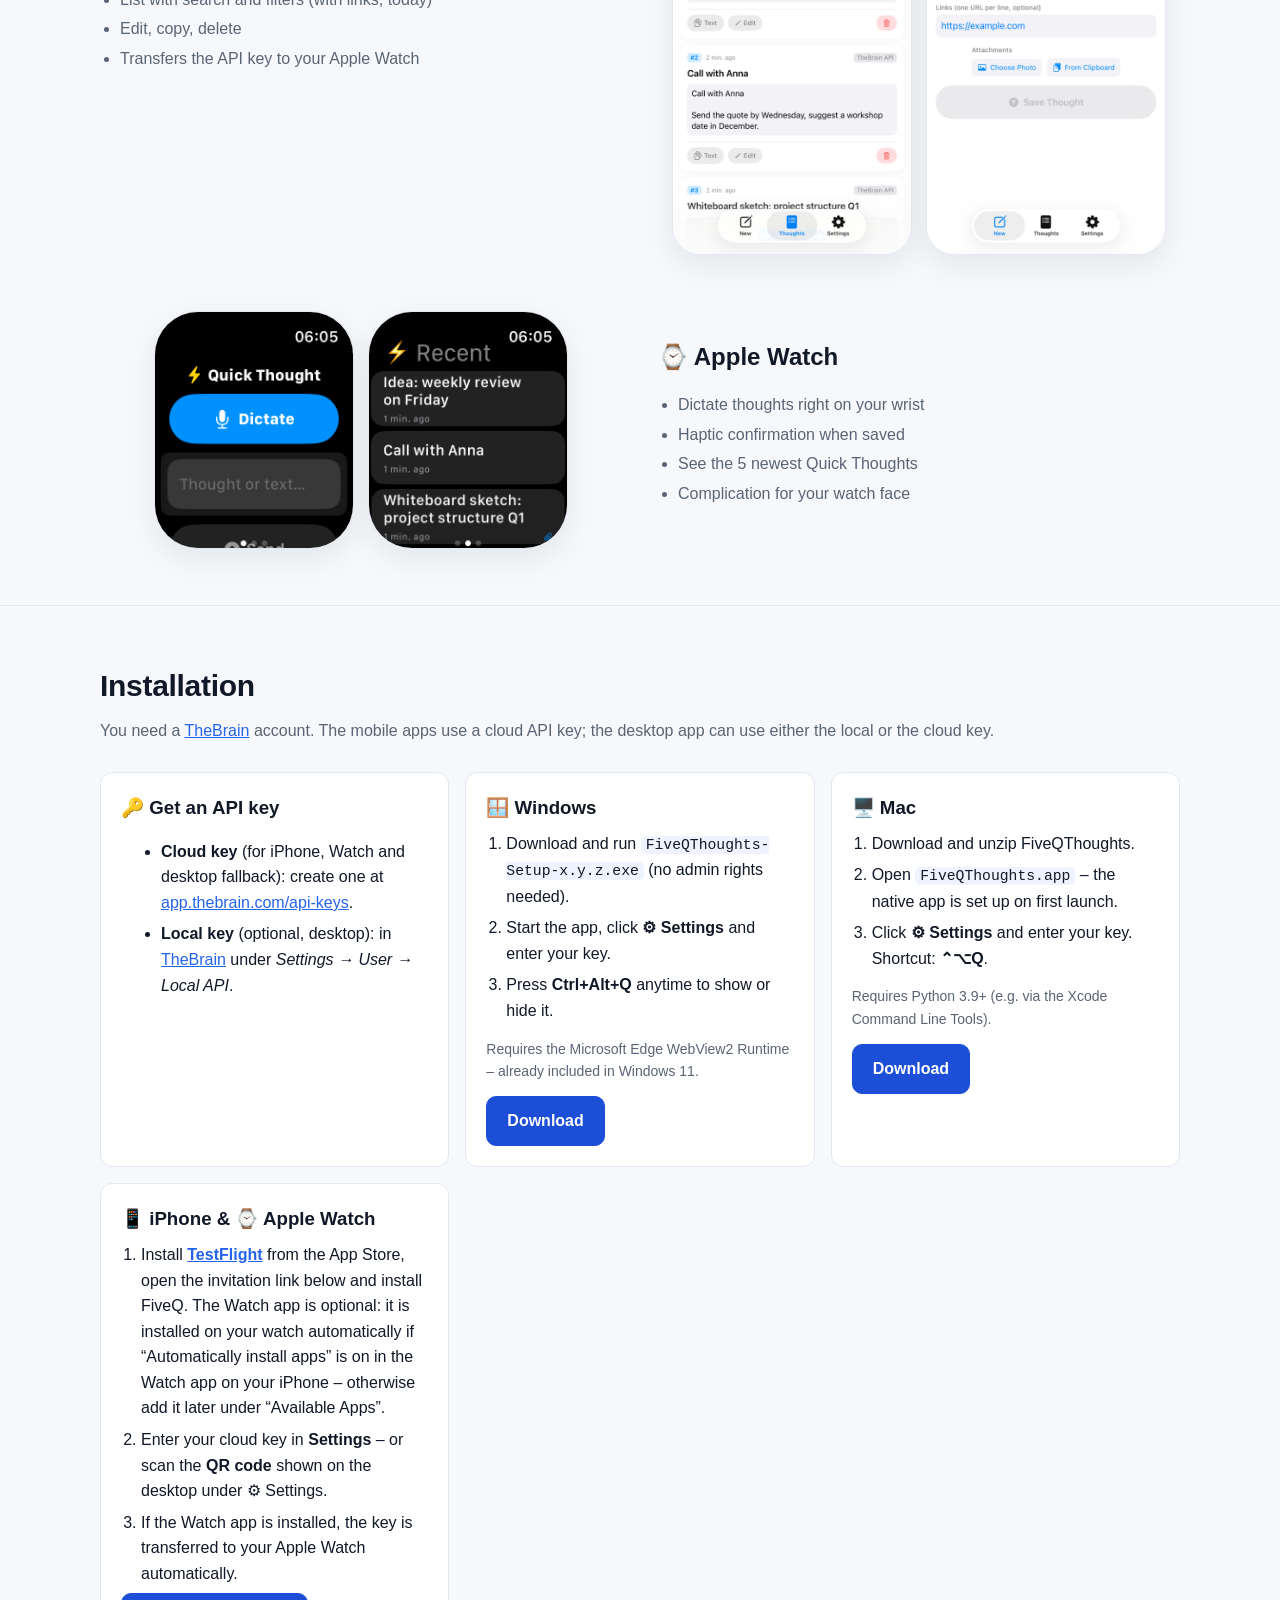
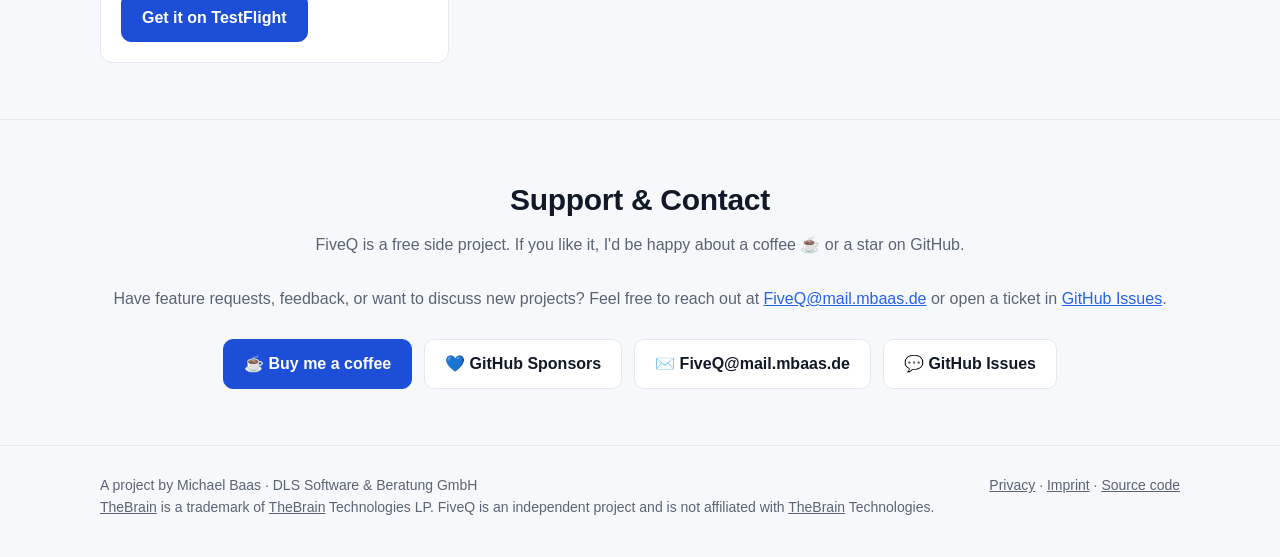
==== commit 92372af8: "Website: "⚙ API" heißt jetzt "⚙ Einstellungen" / "⚙ Settings" Co-Authored-By: Claude Opus 5.5 <norep" ====
--- a/docs/en/index.html
+++ b/docs/en/index.html
@@ -47,6 +47,8 @@
   }
 })();
 </script>
+<script data-goatcounter="https://mbaas.goatcounter.com/count"
+        async src="//gc.zgo.at/count.js"></script>
 </head>
 <body>
 <header class="site-header"><div class="wrap">
@@ -96,9 +98,9 @@
   <h2>Installation</h2><p class="sub">You need a <a href="https://www.thebrain.com">TheBrain</a> account. The mobile apps use a cloud API key; the desktop app can use either the local or the cloud key.</p>
   <div class="install">
     <div class="card"><h3>🔑 Get an API key</h3><ul><li><strong>Cloud key</strong> (for iPhone, Watch and desktop fallback): create one at <a href="https://app.thebrain.com/api-keys">app.thebrain.com/api-keys</a>.</li><li><strong>Local key</strong> (optional, desktop): in <a href="https://www.thebrain.com">TheBrain</a> under <em>Settings → User → Local API</em>.</li></ul></div>
-    <div class="card"><h3>🪟 Windows</h3><ol><li>Download and run <code>FiveQThoughts-Setup-x.y.z.exe</code> (no admin rights needed).</li><li>Start the app, click <strong>⚙ API</strong> and enter your key.</li><li>Press <strong>Ctrl+Alt+Q</strong> anytime to show or hide it.</li></ol><p class="note">Requires the Microsoft Edge WebView2 Runtime – already included in Windows 11.</p><a class="btn primary" href="https://github.com/mbaas2/FiveQThoughts/releases/latest">Download</a></div>
-    <div class="card"><h3>🖥️ Mac</h3><ol><li>Download and unzip FiveQThoughts.</li><li>Open <code>FiveQThoughts.app</code> – the native app is set up on first launch.</li><li>Click <strong>⚙ API</strong> and enter your key. Shortcut: <strong>⌃⌥Q</strong>.</li></ol><p class="note">Requires Python 3.9+ (e.g. via the Xcode Command Line Tools).</p><a class="btn primary" href="https://github.com/mbaas2/FiveQThoughts/releases/latest">Download</a></div>
-    <div class="card"><h3>📱 iPhone & ⌚ Apple Watch</h3><ol><li>Install <a href="https://apps.apple.com/app/testflight/id899247664"><strong>TestFlight</strong></a> from the App Store, open the invitation link below and install FiveQ. The Watch app is optional: it is installed on your watch automatically if “Automatically install apps” is on in the Watch app on your iPhone – otherwise add it later under “Available Apps”.</li><li>Enter your cloud key in <strong>Settings</strong> – or scan the <strong>QR code</strong> shown on the desktop under ⚙ API.</li><li>If the Watch app is installed, the key is transferred to your Apple Watch automatically.</li></ol><a class="btn primary" href="https://testflight.apple.com/join/Fmn9sSgS">Get it on TestFlight</a></div>
+    <div class="card"><h3>🪟 Windows</h3><ol><li>Download and run <code>FiveQThoughts-Setup-x.y.z.exe</code> (no admin rights needed).</li><li>Start the app, click <strong>⚙ Settings</strong> and enter your key.</li><li>Press <strong>Ctrl+Alt+Q</strong> anytime to show or hide it.</li></ol><p class="note">Requires the Microsoft Edge WebView2 Runtime – already included in Windows 11.</p><a class="btn primary" href="https://github.com/mbaas2/FiveQThoughts/releases/latest">Download</a></div>
+    <div class="card"><h3>🖥️ Mac</h3><ol><li>Download and unzip FiveQThoughts.</li><li>Open <code>FiveQThoughts.app</code> – the native app is set up on first launch.</li><li>Click <strong>⚙ Settings</strong> and enter your key. Shortcut: <strong>⌃⌥Q</strong>.</li></ol><p class="note">Requires Python 3.9+ (e.g. via the Xcode Command Line Tools).</p><a class="btn primary" href="https://github.com/mbaas2/FiveQThoughts/releases/latest">Download</a></div>
+    <div class="card"><h3>📱 iPhone & ⌚ Apple Watch</h3><ol><li>Install <a href="https://apps.apple.com/app/testflight/id899247664"><strong>TestFlight</strong></a> from the App Store, open the invitation link below and install FiveQ. The Watch app is optional: it is installed on your watch automatically if “Automatically install apps” is on in the Watch app on your iPhone – otherwise add it later under “Available Apps”.</li><li>Enter your cloud key in <strong>Settings</strong> – or scan the <strong>QR code</strong> shown on the desktop under ⚙ Settings.</li><li>If the Watch app is installed, the key is transferred to your Apple Watch automatically.</li></ol><a class="btn primary" href="https://testflight.apple.com/join/Fmn9sSgS">Get it on TestFlight</a></div>
   </div>
 </div></section>
 
